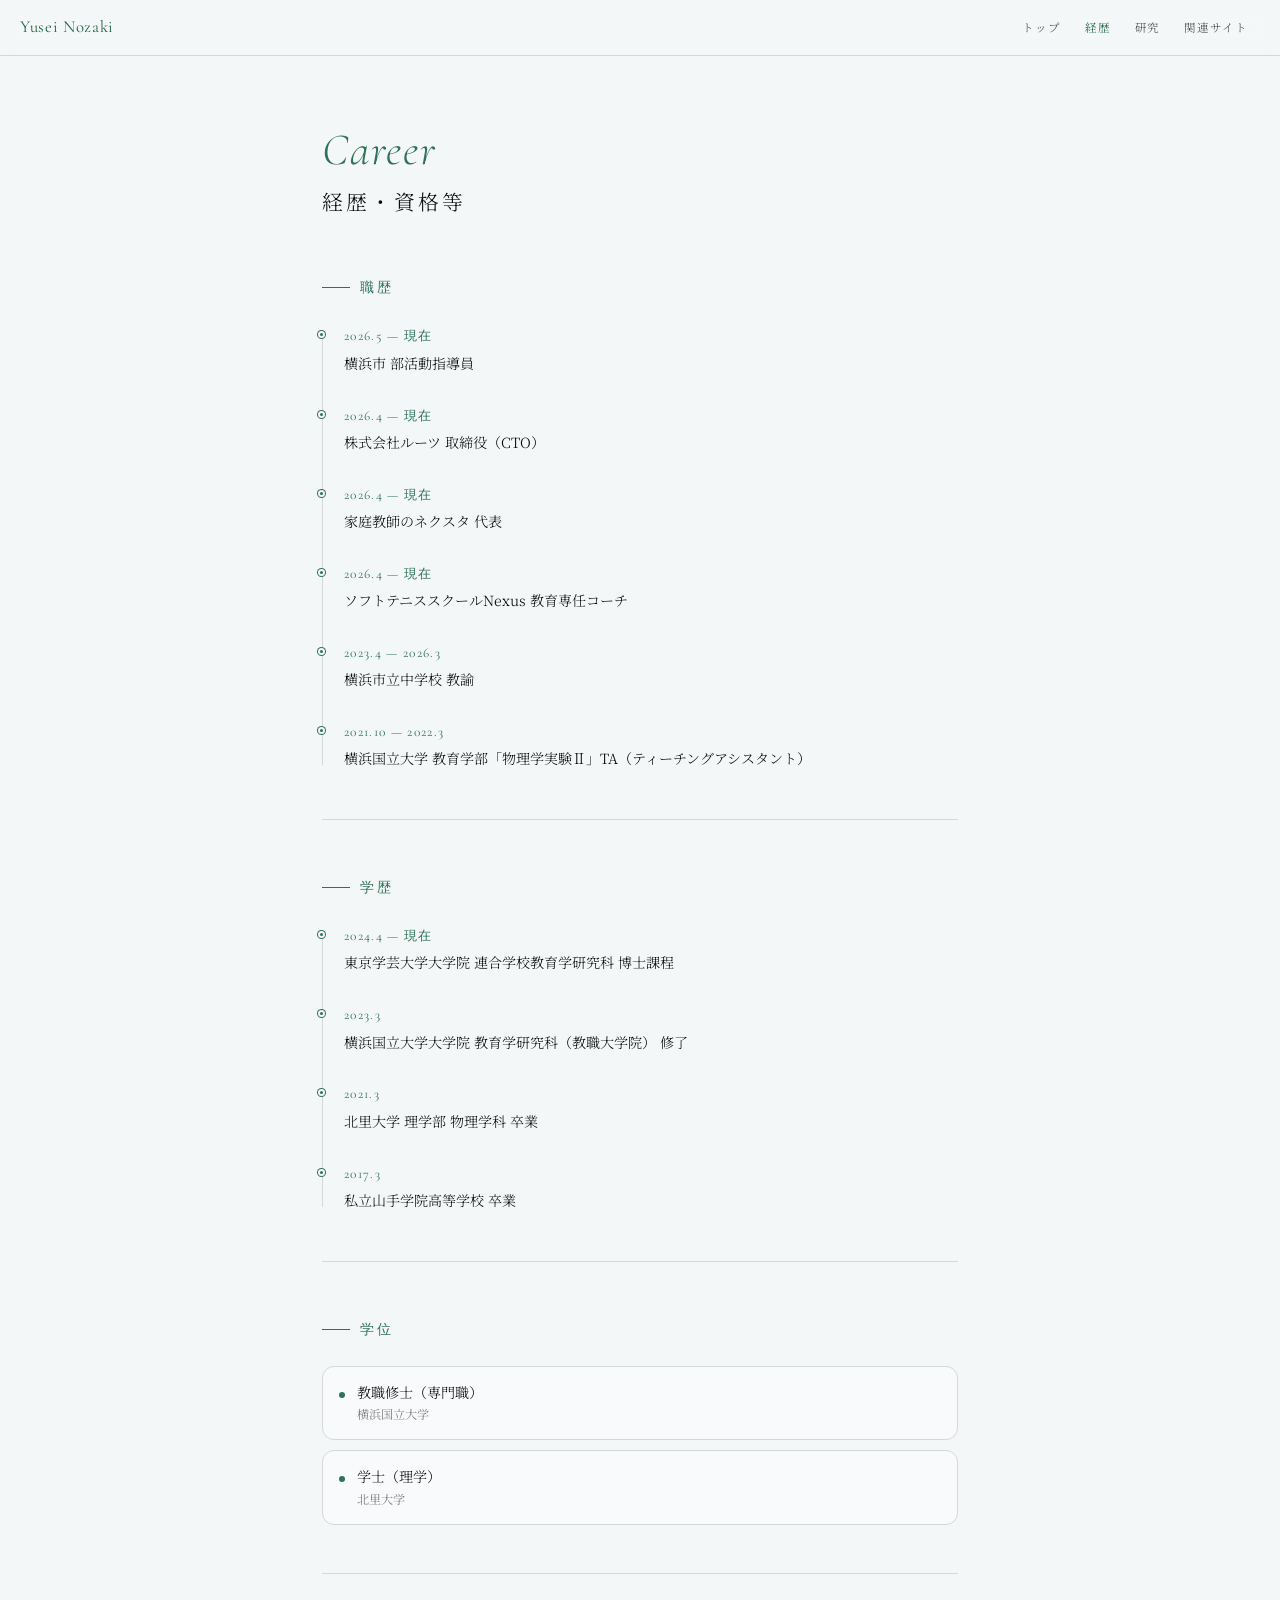
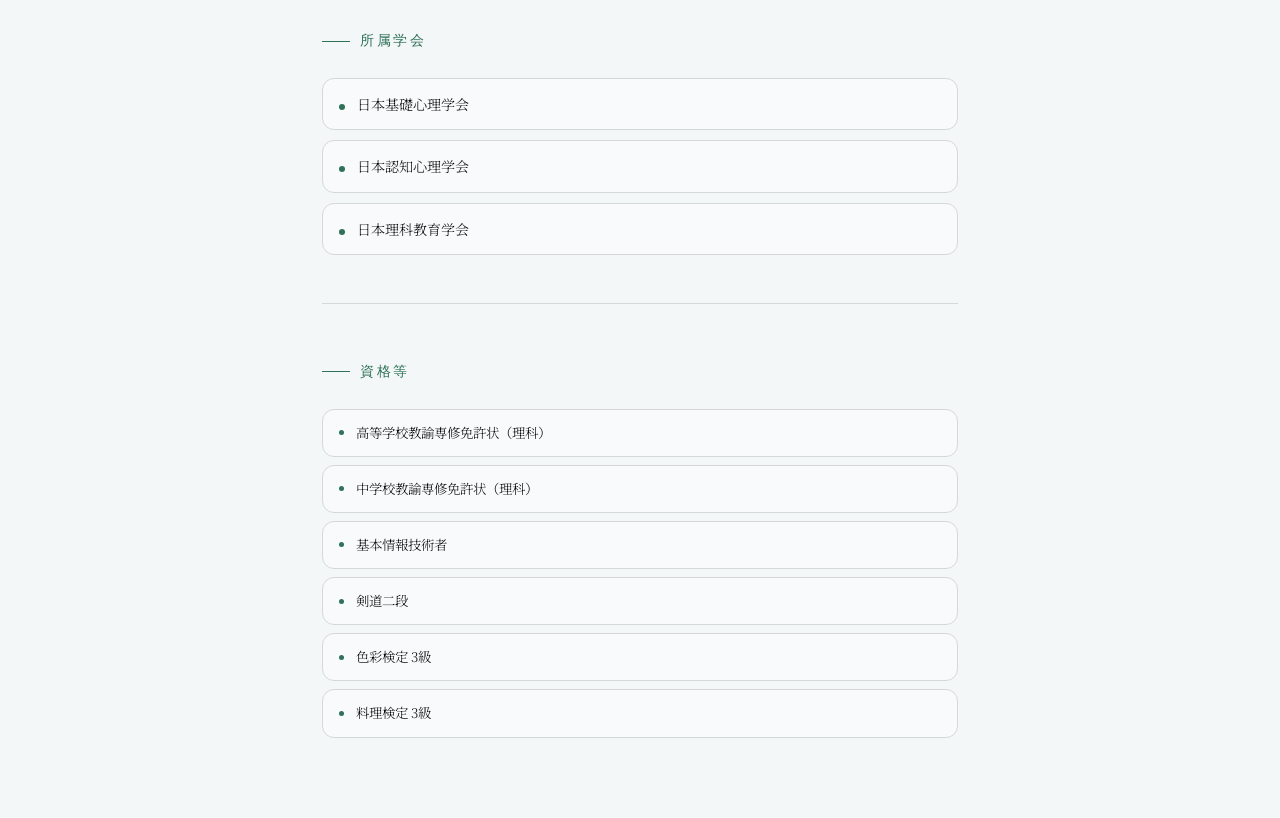
==== career/index.html @ 23a2f840 "サイト名と各ページ表記を統一" ====
<!DOCTYPE html>
<html lang="ja">
<head>
  <meta charset="UTF-8">
  <meta name="viewport" content="width=device-width, initial-scale=1.0">
  <meta name="format-detection" content="address=no, telephone=no">
  <title>経歴 | 野﨑 優晴（Yusei Nozaki）</title>
  <meta name="description" content="野﨑優晴（野崎優晴 / Yusei Nozaki）の経歴・学歴・資格・所属学会。東京学芸大学大学院 博士課程、株式会社ルーツ 取締役CTO。">
  <meta name="keywords" content="野崎優晴, 野﨑優晴, Yusei Nozaki, 経歴, 学歴, 職歴, 東京学芸大学, 横浜国立大学, 北里大学, 株式会社ルーツ, CTO, 認知心理学, 教諭, 資格">
  <meta name="author" content="Yusei Nozaki">
  <meta name="robots" content="index, follow">
  <meta property="og:site_name" content="野﨑 優晴 ホームページ">
  <meta property="og:title" content="経歴 | 野﨑 優晴（Yusei Nozaki）">
  <meta property="og:description" content="野﨑優晴の経歴・学歴・資格・所属学会。東京学芸大学大学院 博士課程、株式会社ルーツ 取締役CTO。">
  <meta property="og:type" content="website">
  <meta property="og:url" content="https://yusei-nozaki.jp/career/">
  <meta property="og:image" content="https://yusei-nozaki.jp/img/IMG_9286.jpeg">
  <meta name="twitter:card" content="summary_large_image">
  <meta name="twitter:title" content="経歴 | 野﨑 優晴（Yusei Nozaki）">
  <meta name="twitter:description" content="野﨑優晴の経歴・学歴・資格・所属学会。東京学芸大学大学院 博士課程、株式会社ルーツ 取締役CTO。">
  <meta name="twitter:image" content="https://yusei-nozaki.jp/img/IMG_9286.jpeg">
  <link rel="canonical" href="https://yusei-nozaki.jp/career/">
  <link rel="icon" href="../img/icon.png">
  <link rel="stylesheet" href="../css/style.css">
</head>
<body>

<nav class="site-nav">
  <a href="/" class="nav-logo">Yusei Nozaki</a>
  <ul class="nav-links">
    <li><a href="/">トップ</a></li>
    <li><a href="/career/" class="active">経歴</a></li>
    <li><a href="/research/">研究</a></li>
    <li><a href="/links/">関連サイト</a></li>
  </ul>
  <button class="nav-hamburger" id="nav-hamburger" aria-label="メニュー">
    <span></span><span></span><span></span>
  </button>
</nav>

<main class="page">

  <div class="page-hero reveal">
    <span class="page-hero-en">Career</span>
    <span class="page-hero-jp">経歴・資格等</span>
  </div>

  <!-- 職歴 -->
  <section class="timeline-section reveal">
    <span class="section-label">職歴</span>
    <div class="timeline">
      <div class="timeline-item">
        <div class="timeline-date">2026.5 — 現在</div>
        <div class="timeline-body">横浜市 部活動指導員</div>
      </div>
      <div class="timeline-item">
        <div class="timeline-date">2026.4 — 現在</div>
        <div class="timeline-body">株式会社ルーツ 取締役（CTO）</div>
      </div>
      <div class="timeline-item">
        <div class="timeline-date">2026.4 — 現在</div>
        <div class="timeline-body">家庭教師のネクスタ 代表</div>
      </div>
      <div class="timeline-item">
        <div class="timeline-date">2026.4 — 現在</div>
        <div class="timeline-body">ソフトテニススクールNexus 教育専任コーチ</div>
      </div>
      <div class="timeline-item">
        <div class="timeline-date">2023.4 — 2026.3</div>
        <div class="timeline-body">横浜市立中学校 教諭</div>
      </div>
      <div class="timeline-item">
        <div class="timeline-date">2021.10 — 2022.3</div>
        <div class="timeline-body">横浜国立大学 教育学部「物理学実験Ⅱ」TA（ティーチングアシスタント）</div>
      </div>
    </div>
  </section>

  <div class="container"><div class="divider"></div></div>

  <!-- 学歴 -->
  <section class="timeline-section reveal">
    <span class="section-label">学歴</span>
    <div class="timeline">
      <div class="timeline-item">
        <div class="timeline-date">2024.4 — 現在</div>
        <div class="timeline-body">東京学芸大学大学院 連合学校教育学研究科 博士課程</div>
      </div>
      <div class="timeline-item">
        <div class="timeline-date">2023.3</div>
        <div class="timeline-body">横浜国立大学大学院 教育学研究科（教職大学院） 修了</div>
      </div>
      <div class="timeline-item">
        <div class="timeline-date">2021.3</div>
        <div class="timeline-body">北里大学 理学部 物理学科 卒業</div>
      </div>
      <div class="timeline-item">
        <div class="timeline-date">2017.3</div>
        <div class="timeline-body">私立山手学院高等学校 卒業</div>
      </div>
    </div>
  </section>

  <div class="container"><div class="divider"></div></div>

  <!-- 学位 -->
  <section class="timeline-section reveal">
    <span class="section-label">学位</span>
    <div class="tag-list">
      <div class="tag-item">
        <div class="tag-dot"></div>
        <div>
          <div class="tag-main">教職修士（専門職）</div>
          <div class="tag-sub">横浜国立大学</div>
        </div>
      </div>
      <div class="tag-item">
        <div class="tag-dot"></div>
        <div>
          <div class="tag-main">学士（理学）</div>
          <div class="tag-sub">北里大学</div>
        </div>
      </div>
    </div>
  </section>

  <div class="container"><div class="divider"></div></div>

  <!-- 所属学会 -->
  <section class="timeline-section reveal">
    <span class="section-label">所属学会</span>
    <div class="tag-list">
      <div class="tag-item">
        <div class="tag-dot"></div>
        <div class="tag-main">日本基礎心理学会</div>
      </div>
      <div class="tag-item">
        <div class="tag-dot"></div>
        <div class="tag-main">日本認知心理学会</div>
      </div>
      <div class="tag-item">
        <div class="tag-dot"></div>
        <div class="tag-main">日本理科教育学会</div>
      </div>
    </div>
  </section>

  <div class="container"><div class="divider"></div></div>

  <!-- 資格 -->
  <section class="timeline-section reveal" style="padding-bottom: 80px;">
    <span class="section-label">資格等</span>
    <div class="qual-list">
      <div class="qual-item">高等学校教諭専修免許状（理科）</div>
      <div class="qual-item">中学校教諭専修免許状（理科）</div>
      <div class="qual-item">基本情報技術者</div>
      <div class="qual-item">剣道二段</div>
      <div class="qual-item">色彩検定 3級</div>
      <div class="qual-item">料理検定 3級</div>
    </div>
  </section>

</main>

<footer class="site-footer">
  © 2026 Yusei Nozaki. All rights reserved.
</footer>

<script src="../js/main.js"></script>

</body>
</html>
---- css/style.css ----
@import url('https://fonts.googleapis.com/css2?family=Cormorant+Garamond:ital,wght@0,300;0,400;0,500;1,300;1,400&family=Noto+Serif+JP:wght@200;300;400;500&display=swap');

/* ── Tokens ── */
:root {
  --bg:        oklch(0.975 0.003 200);
  --bg-card:   oklch(0.985 0.002 200);
  --bg-deep:   oklch(0.925 0.006 200);
  --green:     oklch(0.46  0.09  158);
  --green-mid: oklch(0.50  0.08  165);
  --green-lt:  oklch(0.68  0.055 165);
  --ink:       oklch(0.15  0.005 200);
  --ink-mid:   oklch(0.38  0.006 200);
  --ink-lt:    oklch(0.60  0.005 200);
  --border:    oklch(0.88  0.004 200);
  --radius:    12px;
  --ff-jp:     'Noto Serif JP', serif;
  --ff-en:     'Cormorant Garamond', serif;
  --max-w:     680px;
}

/* ── Reset ── */
*, *::before, *::after { box-sizing: border-box; margin: 0; padding: 0; }
html { font-size: 16px; scroll-behavior: smooth; -webkit-text-size-adjust: 100%; }
body {
  font-family: var(--ff-jp);
  background: var(--bg);
  color: var(--ink);
  line-height: 1.8;
  min-height: 100dvh;
}
img { display: block; max-width: 100%; }
a { color: inherit; text-decoration: none; }

/* ── Nav ── */
.site-nav {
  position: fixed;
  top: 0; left: 0; right: 0;
  z-index: 100;
  display: flex;
  align-items: center;
  justify-content: space-between;
  padding: 0 20px;
  height: 56px;
  background: color-mix(in oklch, var(--bg) 88%, transparent);
  backdrop-filter: blur(12px);
  -webkit-backdrop-filter: blur(12px);
  border-bottom: 1px solid var(--border);
}
.nav-logo {
  font-family: var(--ff-en);
  font-weight: 400;
  font-size: 1.05rem;
  letter-spacing: 0.04em;
  color: var(--green);
  text-decoration: none;
  white-space: nowrap;
}
.nav-links {
  display: flex;
  gap: 0;
  list-style: none;
}
.nav-links a {
  display: block;
  padding: 8px 12px;
  font-size: 0.72rem;
  letter-spacing: 0.08em;
  color: var(--ink-mid);
  font-family: var(--ff-jp);
  font-weight: 300;
  transition: color 0.2s;
}
.nav-links a:hover,
.nav-links a.active { color: var(--green); }
.nav-links a.active { font-weight: 400; }

/* Hamburger button */
.nav-hamburger {
  display: none;
  flex-direction: column;
  gap: 5px;
  cursor: pointer;
  background: none;
  border: none;
  padding: 8px;
}
.nav-hamburger span {
  display: block;
  width: 22px;
  height: 1.5px;
  background: var(--ink-mid);
  border-radius: 2px;
  transition: transform 0.3s, opacity 0.3s;
  transform-origin: center;
}
.nav-hamburger.open span:nth-child(1) { transform: translateY(6.5px) rotate(45deg); }
.nav-hamburger.open span:nth-child(2) { opacity: 0; }
.nav-hamburger.open span:nth-child(3) { transform: translateY(-6.5px) rotate(-45deg); }

/* Mobile nav drawer */
@media (max-width: 520px) {
  .nav-hamburger { display: flex; }
  .nav-links {
    position: fixed;
    top: 56px;
    left: 0; right: 0;
    background: color-mix(in oklch, var(--bg) 96%, transparent);
    backdrop-filter: blur(16px);
    -webkit-backdrop-filter: blur(16px);
    border-bottom: 1px solid var(--border);
    flex-direction: column;
    gap: 0;
    padding: 8px 0 16px;
    transform: translateY(-110%);
    opacity: 0;
    transition: transform 0.3s cubic-bezier(0.4,0,0.2,1), opacity 0.3s;
    pointer-events: none;
  }
  .nav-links.open {
    transform: translateY(0);
    opacity: 1;
    pointer-events: auto;
  }
  .nav-links a {
    padding: 12px 24px;
    font-size: 0.88rem;
    letter-spacing: 0.06em;
  }
}

/* ── Page wrapper ── */
.page {
  padding-top: 56px;
  min-height: 100dvh;
}
.container {
  max-width: var(--max-w);
  margin: 0 auto;
  padding: 0 22px;
}

/* ── Section heading ── */
.section-label {
  display: inline-flex;
  align-items: center;
  gap: 10px;
  font-family: var(--ff-en);
  font-size: 0.88rem;
  letter-spacing: 0.18em;
  text-transform: uppercase;
  color: var(--green-mid);
  margin-bottom: 24px;
}
.section-label::before {
  content: '';
  display: block;
  width: 28px;
  height: 1px;
  background: var(--green-mid);
}
.section-title {
  font-family: var(--ff-jp);
  font-weight: 300;
  font-size: 1.5rem;
  letter-spacing: 0.04em;
  color: var(--ink);
  margin-bottom: 28px;
}

/* ── Divider ── */
.divider {
  width: 100%;
  height: 1px;
  background: var(--border);
  margin: 48px 0;
}

/* ── Footer ── */
.site-footer {
  text-align: center;
  padding: 40px 22px;
  font-size: 0.72rem;
  color: var(--ink-lt);
  letter-spacing: 0.06em;
  border-top: 1px solid var(--border);
  display: none;
}

/* ── Scroll reveal ── */
.reveal {
  opacity: 0;
  transform: translateY(22px);
  transition: opacity 0.7s ease, transform 0.7s ease;
}
.reveal.visible {
  opacity: 1;
  transform: translateY(0);
}

/* ── Hero (index) ── */
.hero {
  max-width: var(--max-w);
  margin: 0 auto;
  padding: 56px 28px 52px;
  display: grid;
  grid-template-columns: 1fr 180px;
  align-items: center;
  gap: 36px;
  opacity: 0;
  animation: pageIn 0.8s ease 0.1s forwards;
}
@keyframes pageIn { to { opacity: 1; } }

.hero-text-col {
  display: flex;
  flex-direction: column;
  gap: 0;
}
.hero-name-en {
  font-family: var(--ff-en);
  font-weight: 300;
  font-style: italic;
  font-size: clamp(1.2rem, 4vw, 1.5rem);
  letter-spacing: 0.22em;
  color: var(--green-mid);
  display: block;
  margin-bottom: 6px;
}
.hero-name-jp {
  font-family: var(--ff-jp);
  font-weight: 400;
  font-size: clamp(2rem, 7vw, 2.6rem);
  letter-spacing: 0.14em;
  color: var(--ink);
  display: block;
  line-height: 1.15;
  margin-bottom: 22px;
}
.hero-divider {
  width: 32px;
  height: 1px;
  background: var(--green-mid);
  margin-bottom: 18px;
}
.hero-titles {
  display: flex;
  flex-direction: column;
  gap: 6px;
}
.hero-title {
  font-size: 12px;
  color: oklch(0.12 0.003 200);
  letter-spacing: 0.04em;
  font-weight: 300;
  line-height: 1.6;
}

/* Photo blob */
.hero-photo-col {
  flex-shrink: 0;
}
.hero-photo-wrap {
  position: relative;
  width: 100%;
  aspect-ratio: 5 / 6;
}
.hero-photo-wrap::before {
  content: '';
  position: absolute;
  inset: -6px;
  background: var(--bg-deep);
  border-radius: 30% 70% 55% 45% / 55% 35% 65% 45%;
  z-index: 0;
}
.hero-photo {
  position: relative;
  z-index: 1;
  width: 100%;
  height: 100%;
  object-fit: cover;
  object-position: center 10%;
  border-radius: 28% 72% 52% 48% / 52% 32% 68% 48%;
  display: block;
}

@media (max-width: 500px) {
  .hero {
    grid-template-columns: 1fr;
    grid-template-rows: auto auto;
    text-align: left;
    padding: 44px 24px 40px;
    gap: 28px;
  }
  .hero-text-col { order: 2; }
  .hero-photo-col { order: 1; }
  .hero-photo-wrap {
    width: clamp(110px, 38vw, 160px);
    height: clamp(124px, 43vw, 180px);
  }
}

/* ── Bio (index) ── */
.bio-section {
  max-width: var(--max-w);
  margin: 0 auto;
  padding: 0 22px;
  opacity: 0;
  animation: pageIn 0.8s ease 0.5s forwards;
}
.bio-text {
  font-size: 0.92rem;
  color: var(--ink);
  line-height: 2;
  font-weight: 300;
  text-align-last: left;
}
.bio-cta {
  display: inline-flex;
  align-items: center;
  gap: 10px;
  margin-top: 28px;
  padding: 13px 28px;
  background: var(--green);
  color: #fff;
  border-radius: 40px;
  font-size: 0.8rem;
  letter-spacing: 0.06em;
  font-family: var(--ff-jp);
  font-weight: 300;
  transition: background 0.2s, transform 0.2s;
}
.bio-cta:hover {
  background: oklch(0.38 0.13 148);
  transform: translateY(-1px);
}
.bio-cta-arrow {
  font-size: 0.85rem;
  transition: transform 0.2s;
}
.bio-cta:hover .bio-cta-arrow { transform: translateX(3px); }

/* ── Hobbies (index) ── */
.hobbies-section {
  max-width: var(--max-w);
  margin: 0 auto;
  padding: 0 22px;
}
.hobby-chips {
  display: flex;
  flex-wrap: wrap;
  gap: 8px;
}
.hobby-chip {
  display: inline-block;
  padding: 7px 16px;
  background: var(--bg-deep);
  border: 1px solid var(--border);
  border-radius: 40px;
  font-size: 0.78rem;
  color: var(--ink-mid);
  font-weight: 300;
  letter-spacing: 0.04em;
}

/* ── Contact (index) ── */
.contact-section {
  max-width: var(--max-w);
  margin: 0 auto;
  padding: 0 22px 80px;
}
.contact-email-wrap {
  display: flex;
  align-items: center;
  gap: 12px;
  padding: 18px 20px;
  background: var(--bg-card);
  border: 1px solid var(--border);
  border-radius: var(--radius);
  margin-bottom: 18px;
}
.contact-email-icon {
  width: 36px;
  height: 36px;
  flex-shrink: 0;
  background: var(--bg-deep);
  border-radius: 50%;
  display: flex;
  align-items: center;
  justify-content: center;
}
.contact-email-icon svg { width: 16px; height: 16px; }
#email-display {
  font-family: monospace;
  font-size: 0.82rem;
  color: var(--green);
  letter-spacing: 0.03em;
}
.contact-note {
  font-size: 0.8rem;
  color: oklch(0.12 0.003 200);
  line-height: 1.9;
  font-weight: 300;
}
.inline-link-card {
  display: flex;
  align-items: center;
  gap: 12px;
  padding: 14px 18px;
  background: var(--bg-card);
  border: 1px solid var(--border);
  border-radius: var(--radius);
  text-decoration: none;
  transition: border-color 0.2s, transform 0.2s;
}
.inline-link-card:hover {
  border-color: var(--green-mid);
  transform: translateY(-1px);
}
.inline-link-name {
  font-size: 0.88rem;
  color: var(--ink);
  font-weight: 300;
}
.inline-link-url {
  font-size: 0.72rem;
  color: var(--ink-lt);
  font-family: monospace;
  margin-left: auto;
}
.inline-link-arrow {
  color: var(--green-mid);
  font-size: 0.9rem;
  transition: transform 0.2s;
}
.inline-link-card:hover .inline-link-arrow { transform: translateX(3px); }

/* ── Page hero (career / research / links) ── */
.page-hero {
  padding: 72px 22px 48px;
  max-width: var(--max-w);
  margin: 0 auto;
}
.page-hero-en {
  font-family: var(--ff-en);
  font-weight: 300;
  font-style: italic;
  font-size: 2.8rem;
  color: var(--green-mid);
  letter-spacing: 0.04em;
  line-height: 1;
  display: block;
}
.page-hero-jp {
  font-family: var(--ff-jp);
  font-weight: 300;
  font-size: 1.3rem;
  letter-spacing: 0.14em;
  color: var(--ink);
  display: block;
  margin-top: 10px;
}

/* ── Timeline (career) ── */
.timeline-section {
  max-width: var(--max-w);
  margin: 0 auto;
  padding: 0 22px;
}
.timeline {
  position: relative;
  padding-left: 22px;
}
.timeline::before {
  content: '';
  position: absolute;
  left: 0;
  top: 6px;
  bottom: 6px;
  width: 1px;
  background: var(--border);
}
.timeline-item {
  position: relative;
  padding-bottom: 28px;
}
.timeline-item::before {
  content: '';
  position: absolute;
  left: -26px;
  top: 7px;
  width: 7px;
  height: 7px;
  border-radius: 50%;
  background: var(--green-mid);
  border: 2px solid var(--bg);
  box-shadow: 0 0 0 1px var(--green-mid);
}
.timeline-item:last-child { padding-bottom: 0; }
.timeline-date {
  font-family: var(--ff-en);
  font-size: 0.84rem;
  letter-spacing: 0.1em;
  color: var(--green-mid);
  font-weight: 400;
  margin-bottom: 3px;
}
.timeline-body {
  font-size: 0.88rem;
  color: var(--ink);
  font-weight: 300;
  line-height: 1.7;
}
.timeline-sub {
  font-size: 0.88rem;
  color: var(--ink-mid);
}

/* ── Tag list (career) ── */
.tag-list {
  display: flex;
  flex-direction: column;
  gap: 10px;
}
.tag-item {
  display: flex;
  align-items: baseline;
  gap: 12px;
  padding: 14px 16px;
  background: var(--bg-card);
  border: 1px solid var(--border);
  border-radius: var(--radius);
}
.tag-dot {
  width: 6px;
  height: 6px;
  border-radius: 50%;
  background: var(--green-mid);
  flex-shrink: 0;
  margin-top: 7px;
}
.tag-main {
  font-size: 0.88rem;
  color: var(--ink);
  font-weight: 300;
  line-height: 1.6;
}
.tag-sub {
  font-size: 0.76rem;
  color: var(--ink-lt);
}

/* ── Qual list (career) ── */
.qual-list {
  display: flex;
  flex-direction: column;
  gap: 8px;
}
.qual-item {
  display: flex;
  align-items: center;
  gap: 12px;
  padding: 11px 16px;
  background: var(--bg-card);
  border: 1px solid var(--border);
  border-radius: var(--radius);
  font-size: 0.84rem;
  font-weight: 300;
  color: var(--ink);
}
.qual-item::before {
  content: '';
  width: 5px;
  height: 5px;
  border-radius: 50%;
  background: var(--green-mid);
  flex-shrink: 0;
}

/* ── Research ── */
.research-section {
  max-width: var(--max-w);
  margin: 0 auto;
  padding: 0 22px;
}
.research-theme {
  font-family: var(--ff-jp);
  font-weight: 400;
  font-size: 1.15rem;
  letter-spacing: 0.1em;
  color: var(--green);
  margin-bottom: 24px;
  padding-bottom: 16px;
  border-bottom: 1px solid var(--border);
}
.research-body p {
  font-size: 0.9rem;
  color: var(--ink);
  font-weight: 300;
  line-height: 2.1;
  margin-bottom: 22px;
  text-align: justify;
  text-align-last: left;
}
.research-body p:last-child { margin-bottom: 0; }

/* Illustration */
.illust-wrap {
  margin: 36px auto 28px;
  display: flex;
  justify-content: center;
}
.illust-img {
  width: 62%;
  max-width: 240px;
  mix-blend-mode: multiply;
  border-radius: 0;
  box-shadow: none;
}

/* Pull quote */
.pull-quote {
  margin: 36px 0;
  padding: 22px 20px 22px 28px;
  border-left: 2px solid var(--green-mid);
  background: var(--bg-card);
  border-radius: 0 var(--radius) var(--radius) 0;
}
.pull-quote p {
  font-family: var(--ff-jp);
  font-size: 0.88rem;
  font-weight: 300;
  color: var(--ink);
  line-height: 2;
  margin: 0 !important;
}

/* Papers & presentations */
.pub-list {
  display: flex;
  flex-direction: column;
  gap: 12px;
}
.pub-item {
  padding: 18px 18px;
  background: var(--bg-card);
  border: 1px solid var(--border);
  border-radius: var(--radius);
}
.pub-meta {
  font-family: var(--ff-en);
  font-size: 0.68rem;
  letter-spacing: 0.12em;
  color: var(--green-mid);
  text-transform: uppercase;
  margin-bottom: 6px;
}
.pub-title {
  font-size: 0.86rem;
  color: var(--ink);
  font-weight: 300;
  line-height: 1.75;
}
.pub-journal {
  margin-top: 6px;
  font-size: 0.76rem;
  color: var(--ink-lt);
  font-style: italic;
}

/* Thesis */
.thesis-list {
  display: flex;
  flex-direction: column;
  gap: 10px;
}
.thesis-item {
  padding: 16px 18px;
  background: var(--bg-card);
  border: 1px solid var(--border);
  border-radius: var(--radius);
  font-size: 0.86rem;
  color: var(--ink);
  font-weight: 300;
  line-height: 1.75;
}
.thesis-label {
  display: inline-block;
  font-size: 0.68rem;
  letter-spacing: 0.1em;
  text-transform: uppercase;
  color: var(--green-mid);
  font-family: var(--ff-en);
  margin-bottom: 5px;
}

/* ── Links ── */
.links-section {
  max-width: var(--max-w);
  margin: 0 auto;
  padding: 0 22px 80px;
}
.link-card {
  display: flex;
  align-items: center;
  gap: 18px;
  padding: 20px 20px;
  background: var(--bg-card);
  border: 1px solid var(--border);
  border-radius: var(--radius);
  margin-bottom: 12px;
  text-decoration: none;
  transition: border-color 0.2s, box-shadow 0.2s, transform 0.2s;
  cursor: pointer;
}
.link-card:hover {
  border-color: var(--green-mid);
  box-shadow: 0 4px 20px oklch(0.44 0.12 148 / 0.1);
  transform: translateY(-2px);
}
.link-icon {
  width: 44px;
  height: 44px;
  flex-shrink: 0;
  background: var(--bg-deep);
  border-radius: 10px;
  display: flex;
  align-items: center;
  justify-content: center;
}
.link-icon svg { width: 20px; height: 20px; }
.link-info { flex: 1; min-width: 0; }
.link-name {
  font-size: 0.9rem;
  font-weight: 400;
  color: var(--ink);
  letter-spacing: 0.03em;
  margin-bottom: 3px;
}
.link-url {
  font-size: 0.72rem;
  color: var(--ink-lt);
  font-family: monospace;
  white-space: nowrap;
  overflow: hidden;
  text-overflow: ellipsis;
}
.link-arrow {
  color: var(--green-mid);
  font-size: 1rem;
  opacity: 0.6;
  transition: opacity 0.2s, transform 0.2s;
}
.link-card:hover .link-arrow {
  opacity: 1;
  transform: translateX(3px);
}
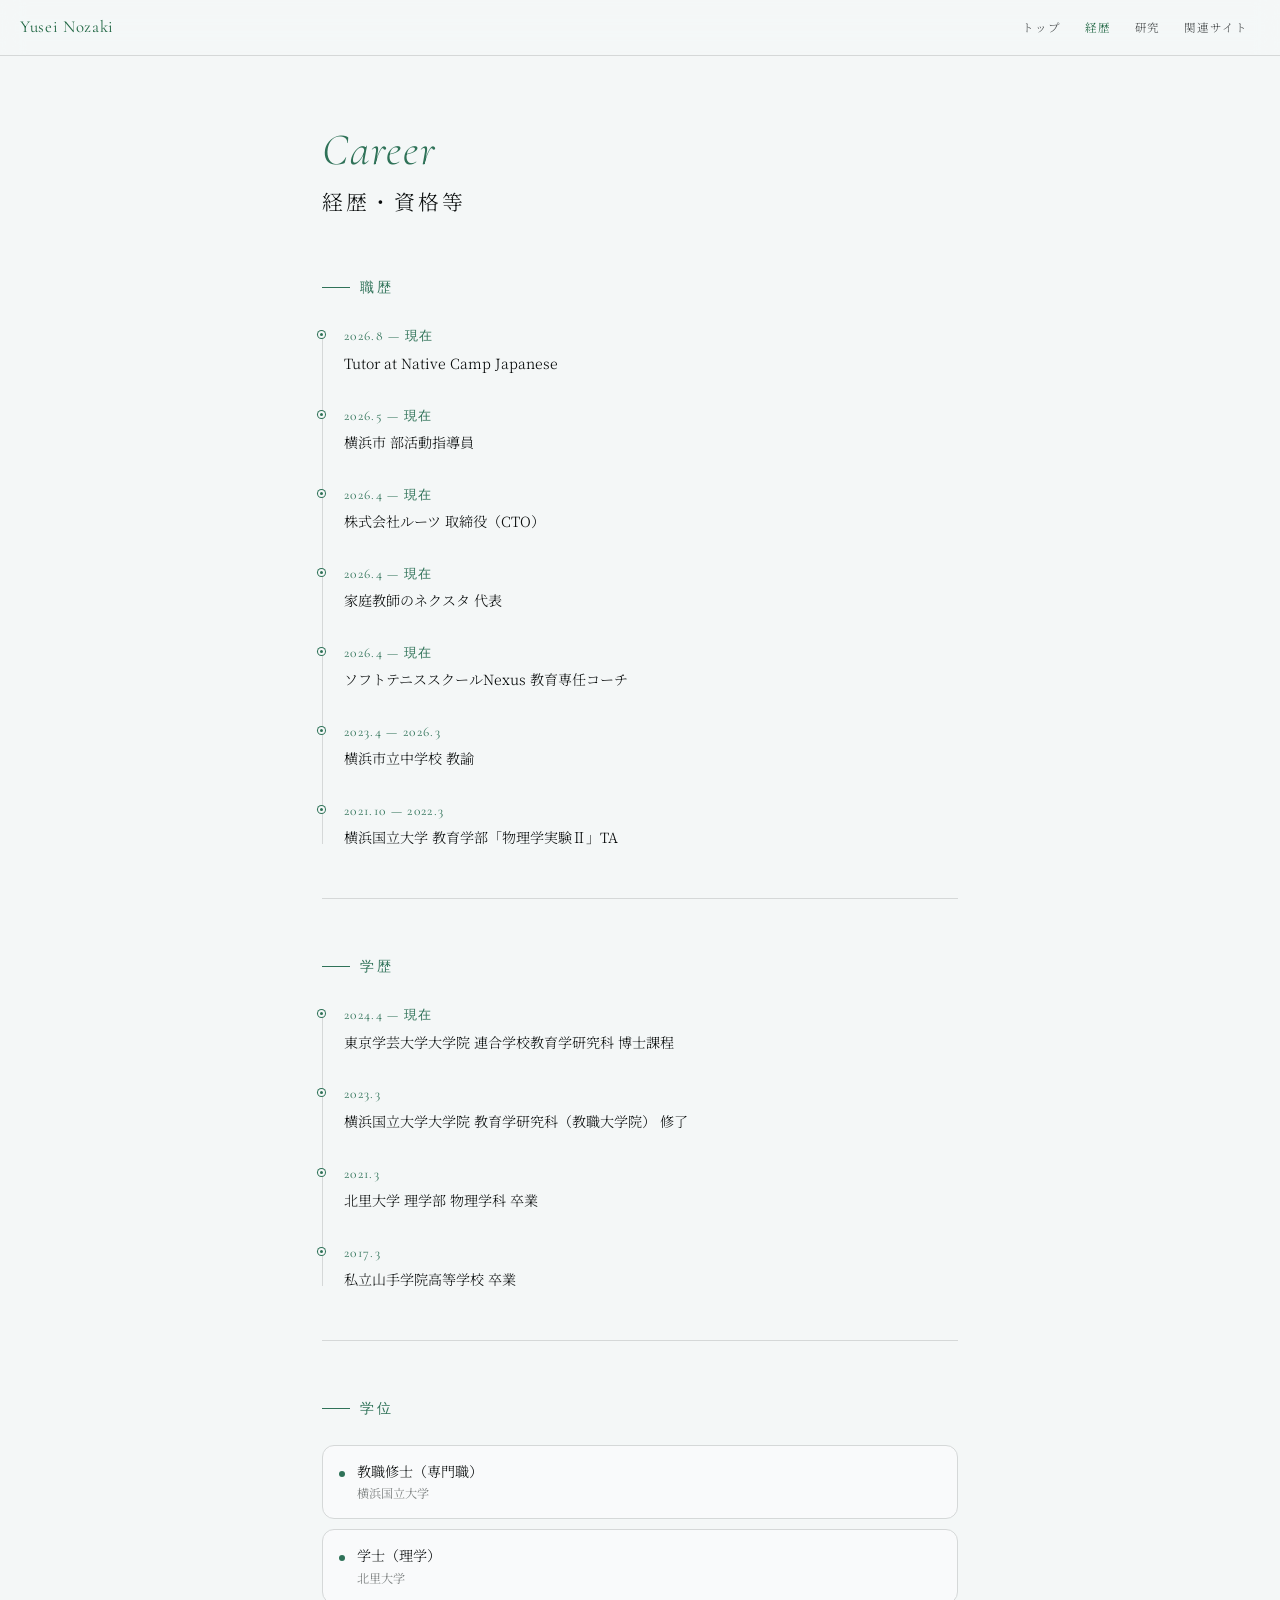
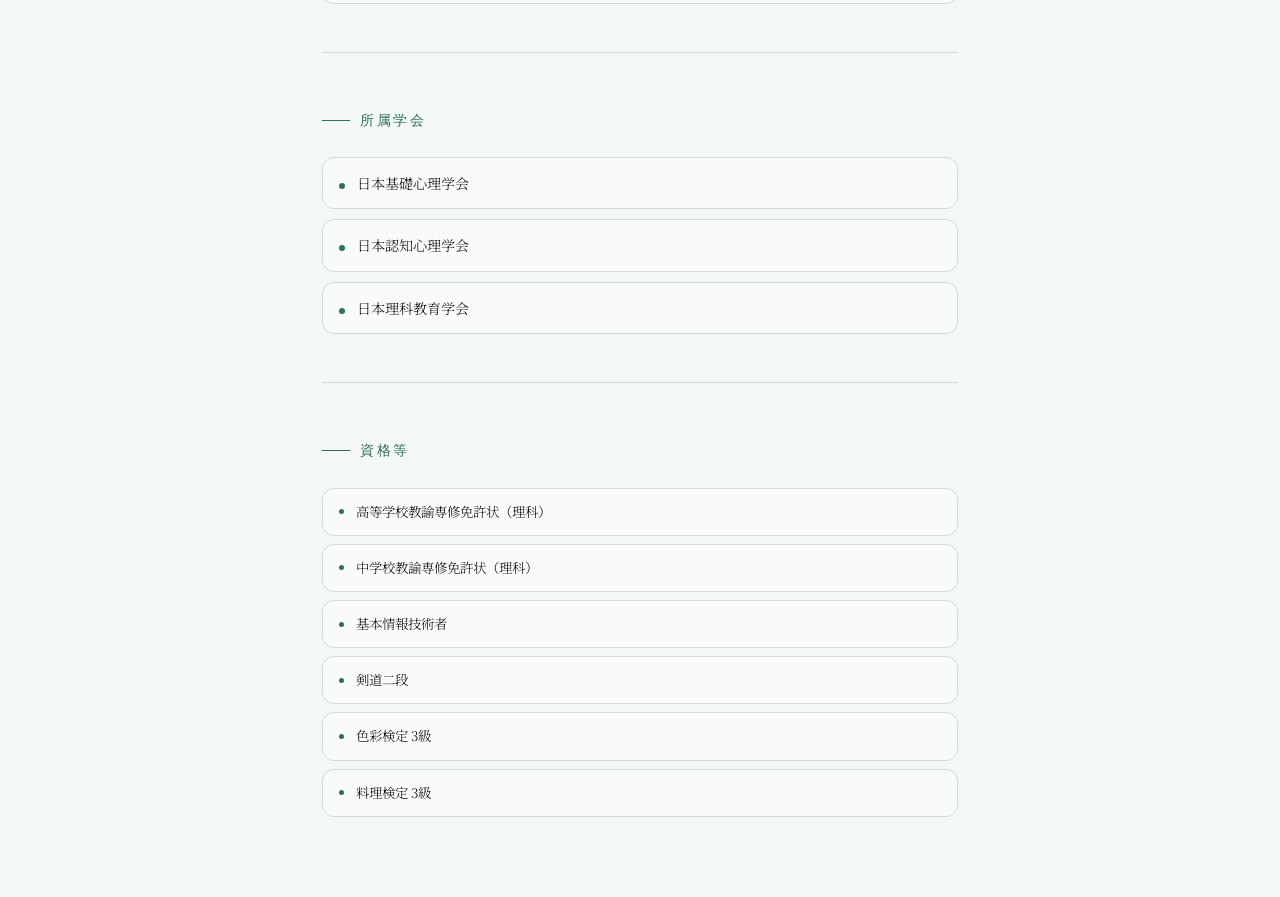
==== commit d8a4b0c1: "経歴と自己紹介を更新し狭い画面の表示を調整" ====
--- a/career/index.html
+++ b/career/index.html
@@ -50,6 +50,10 @@
     <span class="section-label">職歴</span>
     <div class="timeline">
       <div class="timeline-item">
+        <div class="timeline-date">2026.8 — 現在</div>
+        <div class="timeline-body">Tutor at Native Camp Japanese</div>
+      </div>
+      <div class="timeline-item">
         <div class="timeline-date">2026.5 — 現在</div>
         <div class="timeline-body">横浜市 部活動指導員</div>
       </div>
@@ -71,7 +75,7 @@
       </div>
       <div class="timeline-item">
         <div class="timeline-date">2021.10 — 2022.3</div>
-        <div class="timeline-body">横浜国立大学 教育学部「物理学実験Ⅱ」TA（ティーチングアシスタント）</div>
+        <div class="timeline-body">横浜国立大学 教育学部「物理学実験Ⅱ」TA</div>
       </div>
     </div>
   </section>
--- a/css/style.css
+++ b/css/style.css
@@ -422,6 +422,8 @@
   font-weight: 300;
 }
 .inline-link-url {
+  min-width: 0;
+  overflow-wrap: anywhere;
   font-size: 0.72rem;
   color: var(--ink-lt);
   font-family: monospace;
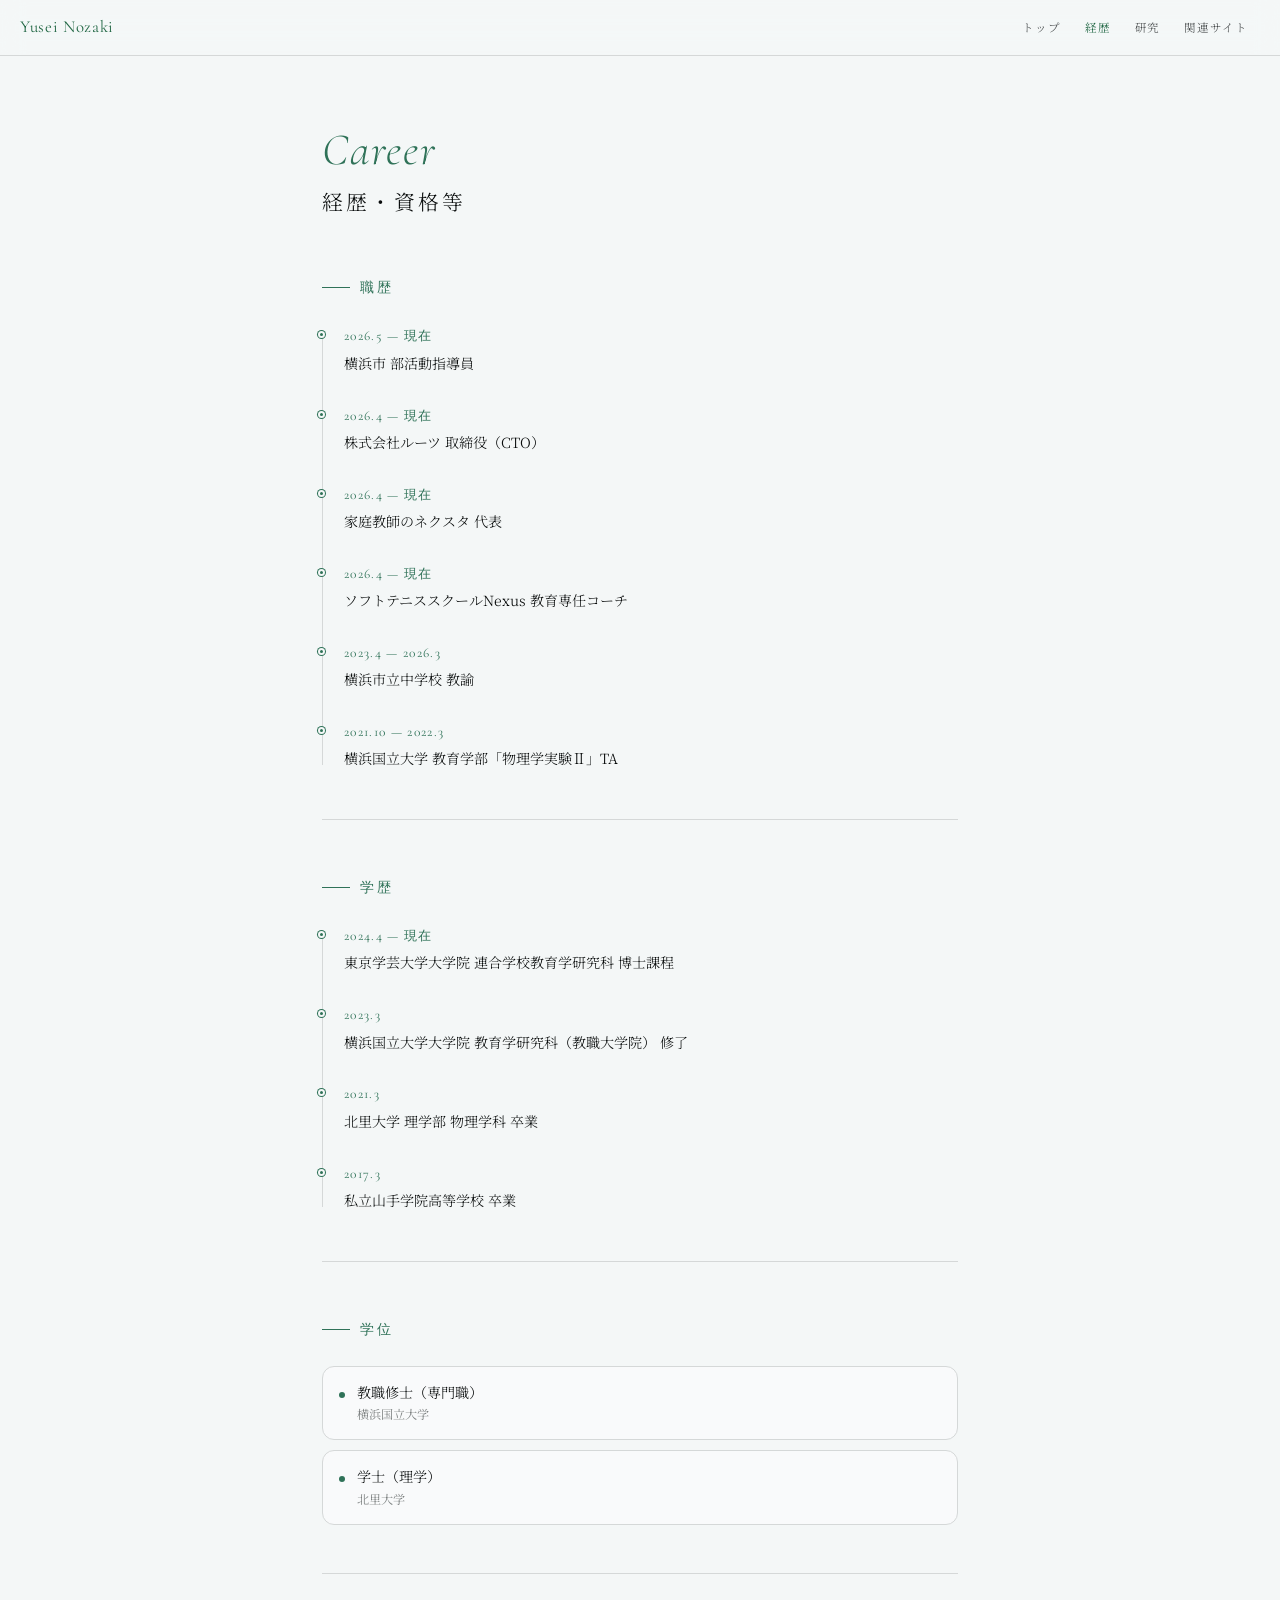
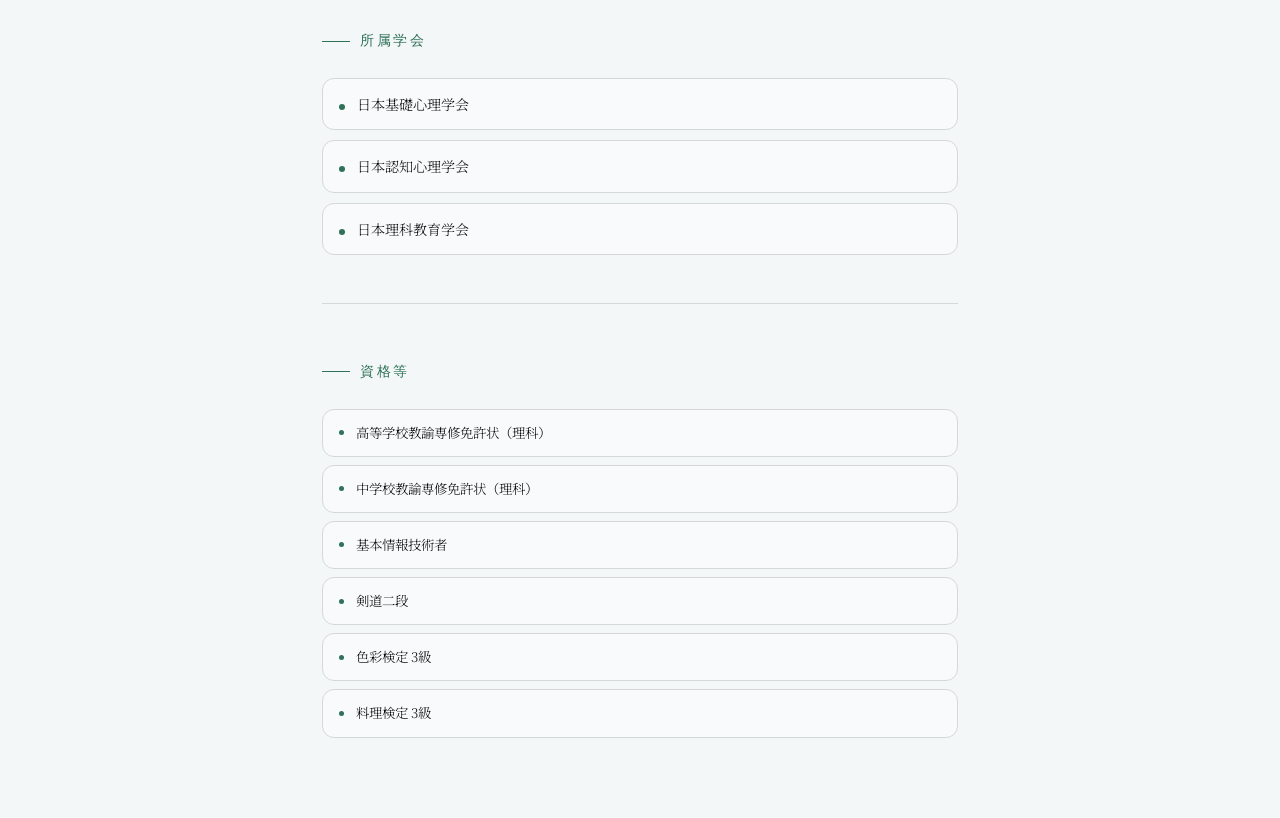
==== commit c7b99d58: "delete native camp" ====
--- a/career/index.html
+++ b/career/index.html
@@ -21,38 +21,37 @@
   <meta name="twitter:image" content="https://yusei-nozaki.jp/img/IMG_9286.jpeg">
   <link rel="canonical" href="https://yusei-nozaki.jp/career/">
   <link rel="icon" href="../img/icon.png">
+  <link rel="stylesheet" href="https://cdn.jsdelivr.net/npm/bootstrap@5.3.8/dist/css/bootstrap.min.css" integrity="sha384-sRIl4kxILFvY47J16cr9ZwB07vP4J8+LH7qKQnuqkuIAvNWLzeN8tE5YBujZqJLB" crossorigin="anonymous">
   <link rel="stylesheet" href="../css/style.css">
 </head>
 <body>
 
-<nav class="site-nav">
-  <a href="/" class="nav-logo">Yusei Nozaki</a>
-  <ul class="nav-links">
-    <li><a href="/">トップ</a></li>
-    <li><a href="/career/" class="active">経歴</a></li>
-    <li><a href="/research/">研究</a></li>
-    <li><a href="/links/">関連サイト</a></li>
-  </ul>
-  <button class="nav-hamburger" id="nav-hamburger" aria-label="メニュー">
-    <span></span><span></span><span></span>
+<nav class="navbar fixed-top site-nav" aria-label="メインナビゲーション">
+  <a href="/" class="navbar-brand nav-logo">Yusei Nozaki</a>
+  <button class="navbar-toggler nav-hamburger collapsed" id="nav-hamburger" type="button" data-bs-toggle="collapse" data-bs-target="#nav-menu" aria-controls="nav-menu" aria-expanded="false" aria-label="メニュー">
+    <span aria-hidden="true"></span><span aria-hidden="true"></span><span aria-hidden="true"></span>
   </button>
+  <div class="collapse navbar-collapse nav-menu" id="nav-menu">
+    <ul class="navbar-nav nav-links">
+      <li class="nav-item"><a href="/" class="nav-link">トップ</a></li>
+      <li class="nav-item"><a href="/career/" class="nav-link active" aria-current="page">経歴</a></li>
+      <li class="nav-item"><a href="/research/" class="nav-link">研究</a></li>
+      <li class="nav-item"><a href="/links/" class="nav-link">関連サイト</a></li>
+    </ul>
+  </div>
 </nav>
 
 <main class="page">
 
-  <div class="page-hero reveal">
+  <div class="container page-hero reveal">
     <span class="page-hero-en">Career</span>
     <span class="page-hero-jp">経歴・資格等</span>
   </div>
 
   <!-- 職歴 -->
-  <section class="timeline-section reveal">
+  <section class="container timeline-section reveal">
     <span class="section-label">職歴</span>
     <div class="timeline">
-      <div class="timeline-item">
-        <div class="timeline-date">2026.8 — 現在</div>
-        <div class="timeline-body">Tutor at Native Camp Japanese</div>
-      </div>
       <div class="timeline-item">
         <div class="timeline-date">2026.5 — 現在</div>
         <div class="timeline-body">横浜市 部活動指導員</div>
@@ -83,7 +82,7 @@
   <div class="container"><div class="divider"></div></div>
 
   <!-- 学歴 -->
-  <section class="timeline-section reveal">
+  <section class="container timeline-section reveal">
     <span class="section-label">学歴</span>
     <div class="timeline">
       <div class="timeline-item">
@@ -108,17 +107,17 @@
   <div class="container"><div class="divider"></div></div>
 
   <!-- 学位 -->
-  <section class="timeline-section reveal">
+  <section class="container timeline-section reveal">
     <span class="section-label">学位</span>
-    <div class="tag-list">
-      <div class="tag-item">
+    <div class="tag-list d-flex flex-column">
+      <div class="card flex-row align-items-baseline tag-item">
         <div class="tag-dot"></div>
         <div>
           <div class="tag-main">教職修士（専門職）</div>
           <div class="tag-sub">横浜国立大学</div>
         </div>
       </div>
-      <div class="tag-item">
+      <div class="card flex-row align-items-baseline tag-item">
         <div class="tag-dot"></div>
         <div>
           <div class="tag-main">学士（理学）</div>
@@ -131,18 +130,18 @@
   <div class="container"><div class="divider"></div></div>
 
   <!-- 所属学会 -->
-  <section class="timeline-section reveal">
+  <section class="container timeline-section reveal">
     <span class="section-label">所属学会</span>
-    <div class="tag-list">
-      <div class="tag-item">
+    <div class="tag-list d-flex flex-column">
+      <div class="card flex-row align-items-baseline tag-item">
         <div class="tag-dot"></div>
         <div class="tag-main">日本基礎心理学会</div>
       </div>
-      <div class="tag-item">
+      <div class="card flex-row align-items-baseline tag-item">
         <div class="tag-dot"></div>
         <div class="tag-main">日本認知心理学会</div>
       </div>
-      <div class="tag-item">
+      <div class="card flex-row align-items-baseline tag-item">
         <div class="tag-dot"></div>
         <div class="tag-main">日本理科教育学会</div>
       </div>
@@ -152,15 +151,15 @@
   <div class="container"><div class="divider"></div></div>
 
   <!-- 資格 -->
-  <section class="timeline-section reveal" style="padding-bottom: 80px;">
+  <section class="container timeline-section reveal section-end">
     <span class="section-label">資格等</span>
-    <div class="qual-list">
-      <div class="qual-item">高等学校教諭専修免許状（理科）</div>
-      <div class="qual-item">中学校教諭専修免許状（理科）</div>
-      <div class="qual-item">基本情報技術者</div>
-      <div class="qual-item">剣道二段</div>
-      <div class="qual-item">色彩検定 3級</div>
-      <div class="qual-item">料理検定 3級</div>
+    <div class="qual-list d-flex flex-column gap-2">
+      <div class="card flex-row align-items-center qual-item">高等学校教諭専修免許状（理科）</div>
+      <div class="card flex-row align-items-center qual-item">中学校教諭専修免許状（理科）</div>
+      <div class="card flex-row align-items-center qual-item">基本情報技術者</div>
+      <div class="card flex-row align-items-center qual-item">剣道二段</div>
+      <div class="card flex-row align-items-center qual-item">色彩検定 3級</div>
+      <div class="card flex-row align-items-center qual-item">料理検定 3級</div>
     </div>
   </section>
 
@@ -170,6 +169,7 @@
   © 2026 Yusei Nozaki. All rights reserved.
 </footer>
 
+<script src="https://cdn.jsdelivr.net/npm/bootstrap@5.3.8/dist/js/bootstrap.bundle.min.js" integrity="sha384-FKyoEForCGlyvwx9Hj09JcYn3nv7wiPVlz7YYwJrWVcXK/BmnVDxM+D2scQbITxI" crossorigin="anonymous"></script>
 <script src="../js/main.js"></script>
 
 </body>
--- a/css/style.css
+++ b/css/style.css
@@ -16,29 +16,40 @@
   --ff-jp:     'Noto Serif JP', serif;
   --ff-en:     'Cormorant Garamond', serif;
   --max-w:     680px;
-}
-
-/* ── Reset ── */
-*, *::before, *::after { box-sizing: border-box; margin: 0; padding: 0; }
-html { font-size: 16px; scroll-behavior: smooth; -webkit-text-size-adjust: 100%; }
-body {
-  font-family: var(--ff-jp);
-  background: var(--bg);
-  color: var(--ink);
-  line-height: 1.8;
-  min-height: 100dvh;
-}
+
+  /* Bootstrap theme: keep the original typography and palette. */
+  --bs-body-font-family: var(--ff-jp);
+  --bs-body-font-size: 1rem;
+  --bs-body-font-weight: 400;
+  --bs-body-line-height: 1.8;
+  --bs-body-color: var(--ink);
+  --bs-body-bg: var(--bg);
+  --bs-border-color: var(--border);
+  --bs-border-radius: var(--radius);
+  --bs-link-color: var(--green);
+  --bs-link-hover-color: var(--green-mid);
+}
+
+/* ── Bootstrap base and shared components ── */
+html { font-size: 16px; scroll-behavior: smooth; }
+body { min-height: 100dvh; }
+p { margin: 0; }
 img { display: block; max-width: 100%; }
 a { color: inherit; text-decoration: none; }
+.card {
+  --bs-card-bg: var(--bg-card);
+  --bs-card-border-color: var(--border);
+  --bs-card-border-radius: var(--radius);
+  --bs-card-color: var(--ink);
+}
 
 /* ── Nav ── */
 .site-nav {
-  position: fixed;
-  top: 0; left: 0; right: 0;
+  --bs-navbar-active-color: var(--green);
+  --bs-navbar-brand-color: var(--green);
+  --bs-navbar-brand-hover-color: var(--green);
   z-index: 100;
-  display: flex;
-  align-items: center;
-  justify-content: space-between;
+  flex-wrap: nowrap;
   padding: 0 20px;
   height: 56px;
   background: color-mix(in oklch, var(--bg) 88%, transparent);
@@ -47,6 +58,8 @@
   border-bottom: 1px solid var(--border);
 }
 .nav-logo {
+  margin: 0;
+  padding: 0;
   font-family: var(--ff-en);
   font-weight: 400;
   font-size: 1.05rem;
@@ -56,11 +69,10 @@
   white-space: nowrap;
 }
 .nav-links {
-  display: flex;
-  gap: 0;
-  list-style: none;
-}
-.nav-links a {
+  margin: 0;
+  padding: 0;
+}
+.nav-links .nav-link {
   display: block;
   padding: 8px 12px;
   font-size: 0.72rem;
@@ -83,7 +95,13 @@
   background: none;
   border: none;
   padding: 8px;
-}
+  border-radius: 0;
+}
+.nav-hamburger:focus-visible {
+  outline: 2px solid var(--green);
+  outline-offset: 3px;
+}
+.nav-hamburger:focus { box-shadow: none; }
 .nav-hamburger span {
   display: block;
   width: 22px;
@@ -93,14 +111,18 @@
   transition: transform 0.3s, opacity 0.3s;
   transform-origin: center;
 }
-.nav-hamburger.open span:nth-child(1) { transform: translateY(6.5px) rotate(45deg); }
-.nav-hamburger.open span:nth-child(2) { opacity: 0; }
-.nav-hamburger.open span:nth-child(3) { transform: translateY(-6.5px) rotate(-45deg); }
-
-/* Mobile nav drawer */
+.nav-hamburger[aria-expanded="true"] span:nth-child(1) { transform: translateY(6.5px) rotate(45deg); }
+.nav-hamburger[aria-expanded="true"] span:nth-child(2) { opacity: 0; }
+.nav-hamburger[aria-expanded="true"] span:nth-child(3) { transform: translateY(-6.5px) rotate(-45deg); }
+
+/* Preserve the original 520px menu breakpoint with Bootstrap Collapse. */
+@media (min-width: 520.02px) {
+  .site-nav .nav-menu { display: flex !important; flex-basis: auto; flex-grow: 0; }
+  .site-nav .navbar-nav { flex-direction: row; }
+}
 @media (max-width: 520px) {
   .nav-hamburger { display: flex; }
-  .nav-links {
+  .nav-menu {
     position: fixed;
     top: 56px;
     left: 0; right: 0;
@@ -108,20 +130,9 @@
     backdrop-filter: blur(16px);
     -webkit-backdrop-filter: blur(16px);
     border-bottom: 1px solid var(--border);
-    flex-direction: column;
-    gap: 0;
-    padding: 8px 0 16px;
-    transform: translateY(-110%);
-    opacity: 0;
-    transition: transform 0.3s cubic-bezier(0.4,0,0.2,1), opacity 0.3s;
-    pointer-events: none;
   }
-  .nav-links.open {
-    transform: translateY(0);
-    opacity: 1;
-    pointer-events: auto;
-  }
-  .nav-links a {
+  .nav-links { padding: 8px 0 16px; }
+  .nav-links .nav-link {
     padding: 12px 24px;
     font-size: 0.88rem;
     letter-spacing: 0.06em;
@@ -135,7 +146,6 @@
 }
 .container {
   max-width: var(--max-w);
-  margin: 0 auto;
   padding: 0 22px;
 }
 
@@ -199,23 +209,14 @@
 
 /* ── Hero (index) ── */
 .hero {
-  max-width: var(--max-w);
-  margin: 0 auto;
   padding: 56px 28px 52px;
-  display: grid;
-  grid-template-columns: 1fr 180px;
-  align-items: center;
-  gap: 36px;
   opacity: 0;
   animation: pageIn 0.8s ease 0.1s forwards;
 }
 @keyframes pageIn { to { opacity: 1; } }
-
-.hero-text-col {
-  display: flex;
-  flex-direction: column;
-  gap: 0;
-}
+.hero-layout { gap: 36px; }
+.hero-layout > .hero-text-col { min-width: 0; }
+
 .hero-name-en {
   font-family: var(--ff-en);
   font-weight: 300;
@@ -242,11 +243,7 @@
   background: var(--green-mid);
   margin-bottom: 18px;
 }
-.hero-titles {
-  display: flex;
-  flex-direction: column;
-  gap: 6px;
-}
+.hero-titles { gap: 6px; }
 .hero-title {
   font-size: 12px;
   color: oklch(0.12 0.003 200);
@@ -256,9 +253,7 @@
 }
 
 /* Photo blob */
-.hero-photo-col {
-  flex-shrink: 0;
-}
+.hero-photo-col { width: 180px; }
 .hero-photo-wrap {
   position: relative;
   width: 100%;
@@ -285,14 +280,12 @@
 
 @media (max-width: 500px) {
   .hero {
-    grid-template-columns: 1fr;
-    grid-template-rows: auto auto;
     text-align: left;
     padding: 44px 24px 40px;
-    gap: 28px;
   }
-  .hero-text-col { order: 2; }
-  .hero-photo-col { order: 1; }
+  .hero-layout { flex-direction: column; align-items: stretch !important; gap: 28px; }
+  .hero-text-col { order: 2; flex: 0 0 auto; }
+  .hero-photo-col { order: 1; width: 100%; }
   .hero-photo-wrap {
     width: clamp(110px, 38vw, 160px);
     height: clamp(124px, 43vw, 180px);
@@ -301,8 +294,6 @@
 
 /* ── Bio (index) ── */
 .bio-section {
-  max-width: var(--max-w);
-  margin: 0 auto;
   padding: 0 22px;
   opacity: 0;
   animation: pageIn 0.8s ease 0.5s forwards;
@@ -314,25 +305,39 @@
   font-weight: 300;
   text-align-last: left;
 }
+.bio-actions { gap: 12px; margin-top: 28px; }
 .bio-cta {
-  display: inline-flex;
-  align-items: center;
+  --bs-btn-padding-x: 28px;
+  --bs-btn-padding-y: 13px;
+  --bs-btn-font-family: var(--ff-jp);
+  --bs-btn-font-size: 0.8rem;
+  --bs-btn-font-weight: 300;
+  --bs-btn-line-height: 1.8;
+  --bs-btn-color: #fff;
+  --bs-btn-bg: var(--green);
+  --bs-btn-border-width: 0;
+  --bs-btn-hover-color: #fff;
+  --bs-btn-hover-bg: oklch(0.38 0.13 148);
+  --bs-btn-active-color: #fff;
+  --bs-btn-active-bg: oklch(0.38 0.13 148);
+  --bs-btn-focus-shadow-rgb: 54, 100, 76;
   gap: 10px;
-  margin-top: 28px;
-  padding: 13px 28px;
-  background: var(--green);
-  color: #fff;
-  border-radius: 40px;
-  font-size: 0.8rem;
   letter-spacing: 0.06em;
-  font-family: var(--ff-jp);
-  font-weight: 300;
   transition: background 0.2s, transform 0.2s;
 }
-.bio-cta:hover {
-  background: oklch(0.38 0.13 148);
-  transform: translateY(-1px);
-}
+.bio-cta-outline {
+  --bs-btn-color: var(--green);
+  --bs-btn-bg: transparent;
+  --bs-btn-border-width: 1px;
+  --bs-btn-border-color: var(--green);
+  --bs-btn-hover-color: var(--green);
+  --bs-btn-hover-bg: transparent;
+  --bs-btn-hover-border-color: var(--green);
+  --bs-btn-active-color: var(--green);
+  --bs-btn-active-bg: transparent;
+  --bs-btn-active-border-color: var(--green);
+}
+.bio-cta:hover { transform: translateY(-1px); }
 .bio-cta-arrow {
   font-size: 0.85rem;
   transition: transform 0.2s;
@@ -341,17 +346,10 @@
 
 /* ── Hobbies (index) ── */
 .hobbies-section {
-  max-width: var(--max-w);
-  margin: 0 auto;
   padding: 0 22px;
 }
-.hobby-chips {
-  display: flex;
-  flex-wrap: wrap;
-  gap: 8px;
-}
 .hobby-chip {
-  display: inline-block;
+  line-height: inherit;
   padding: 7px 16px;
   background: var(--bg-deep);
   border: 1px solid var(--border);
@@ -364,29 +362,17 @@
 
 /* ── Contact (index) ── */
 .contact-section {
-  max-width: var(--max-w);
-  margin: 0 auto;
   padding: 0 22px 80px;
 }
 .contact-email-wrap {
-  display: flex;
-  align-items: center;
   gap: 12px;
   padding: 18px 20px;
-  background: var(--bg-card);
-  border: 1px solid var(--border);
-  border-radius: var(--radius);
   margin-bottom: 18px;
 }
 .contact-email-icon {
   width: 36px;
   height: 36px;
-  flex-shrink: 0;
   background: var(--bg-deep);
-  border-radius: 50%;
-  display: flex;
-  align-items: center;
-  justify-content: center;
 }
 .contact-email-icon svg { width: 16px; height: 16px; }
 #email-display {
@@ -402,13 +388,8 @@
   font-weight: 300;
 }
 .inline-link-card {
-  display: flex;
-  align-items: center;
   gap: 12px;
   padding: 14px 18px;
-  background: var(--bg-card);
-  border: 1px solid var(--border);
-  border-radius: var(--radius);
   text-decoration: none;
   transition: border-color 0.2s, transform 0.2s;
 }
@@ -427,7 +408,6 @@
   font-size: 0.72rem;
   color: var(--ink-lt);
   font-family: monospace;
-  margin-left: auto;
 }
 .inline-link-arrow {
   color: var(--green-mid);
@@ -439,8 +419,6 @@
 /* ── Page hero (career / research / links) ── */
 .page-hero {
   padding: 72px 22px 48px;
-  max-width: var(--max-w);
-  margin: 0 auto;
 }
 .page-hero-en {
   font-family: var(--ff-en);
@@ -464,8 +442,6 @@
 
 /* ── Timeline (career) ── */
 .timeline-section {
-  max-width: var(--max-w);
-  margin: 0 auto;
   padding: 0 22px;
 }
 .timeline {
@@ -519,18 +495,11 @@
 
 /* ── Tag list (career) ── */
 .tag-list {
-  display: flex;
-  flex-direction: column;
   gap: 10px;
 }
 .tag-item {
-  display: flex;
-  align-items: baseline;
   gap: 12px;
   padding: 14px 16px;
-  background: var(--bg-card);
-  border: 1px solid var(--border);
-  border-radius: var(--radius);
 }
 .tag-dot {
   width: 6px;
@@ -552,19 +521,9 @@
 }
 
 /* ── Qual list (career) ── */
-.qual-list {
-  display: flex;
-  flex-direction: column;
-  gap: 8px;
-}
 .qual-item {
-  display: flex;
-  align-items: center;
   gap: 12px;
   padding: 11px 16px;
-  background: var(--bg-card);
-  border: 1px solid var(--border);
-  border-radius: var(--radius);
   font-size: 0.84rem;
   font-weight: 300;
   color: var(--ink);
@@ -580,8 +539,6 @@
 
 /* ── Research ── */
 .research-section {
-  max-width: var(--max-w);
-  margin: 0 auto;
   padding: 0 22px;
 }
 .research-theme {
@@ -608,8 +565,6 @@
 /* Illustration */
 .illust-wrap {
   margin: 36px auto 28px;
-  display: flex;
-  justify-content: center;
 }
 .illust-img {
   width: 62%;
@@ -638,15 +593,10 @@
 
 /* Papers & presentations */
 .pub-list {
-  display: flex;
-  flex-direction: column;
   gap: 12px;
 }
 .pub-item {
   padding: 18px 18px;
-  background: var(--bg-card);
-  border: 1px solid var(--border);
-  border-radius: var(--radius);
 }
 .pub-meta {
   font-family: var(--ff-en);
@@ -671,15 +621,10 @@
 
 /* Thesis */
 .thesis-list {
-  display: flex;
-  flex-direction: column;
   gap: 10px;
 }
 .thesis-item {
   padding: 16px 18px;
-  background: var(--bg-card);
-  border: 1px solid var(--border);
-  border-radius: var(--radius);
   font-size: 0.86rem;
   color: var(--ink);
   font-weight: 300;
@@ -697,18 +642,11 @@
 
 /* ── Links ── */
 .links-section {
-  max-width: var(--max-w);
-  margin: 0 auto;
   padding: 0 22px 80px;
 }
 .link-card {
-  display: flex;
-  align-items: center;
   gap: 18px;
   padding: 20px 20px;
-  background: var(--bg-card);
-  border: 1px solid var(--border);
-  border-radius: var(--radius);
   margin-bottom: 12px;
   text-decoration: none;
   transition: border-color 0.2s, box-shadow 0.2s, transform 0.2s;
@@ -722,15 +660,11 @@
 .link-icon {
   width: 44px;
   height: 44px;
-  flex-shrink: 0;
   background: var(--bg-deep);
   border-radius: 10px;
-  display: flex;
-  align-items: center;
-  justify-content: center;
 }
 .link-icon svg { width: 20px; height: 20px; }
-.link-info { flex: 1; min-width: 0; }
+.link-info { min-width: 0; }
 .link-name {
   font-size: 0.9rem;
   font-weight: 400;
@@ -756,3 +690,7 @@
   opacity: 1;
   transform: translateX(3px);
 }
+
+/* Exact spacing retained alongside Bootstrap utilities. */
+.related-links { gap: 10px; }
+.section-end { padding-bottom: 80px; }
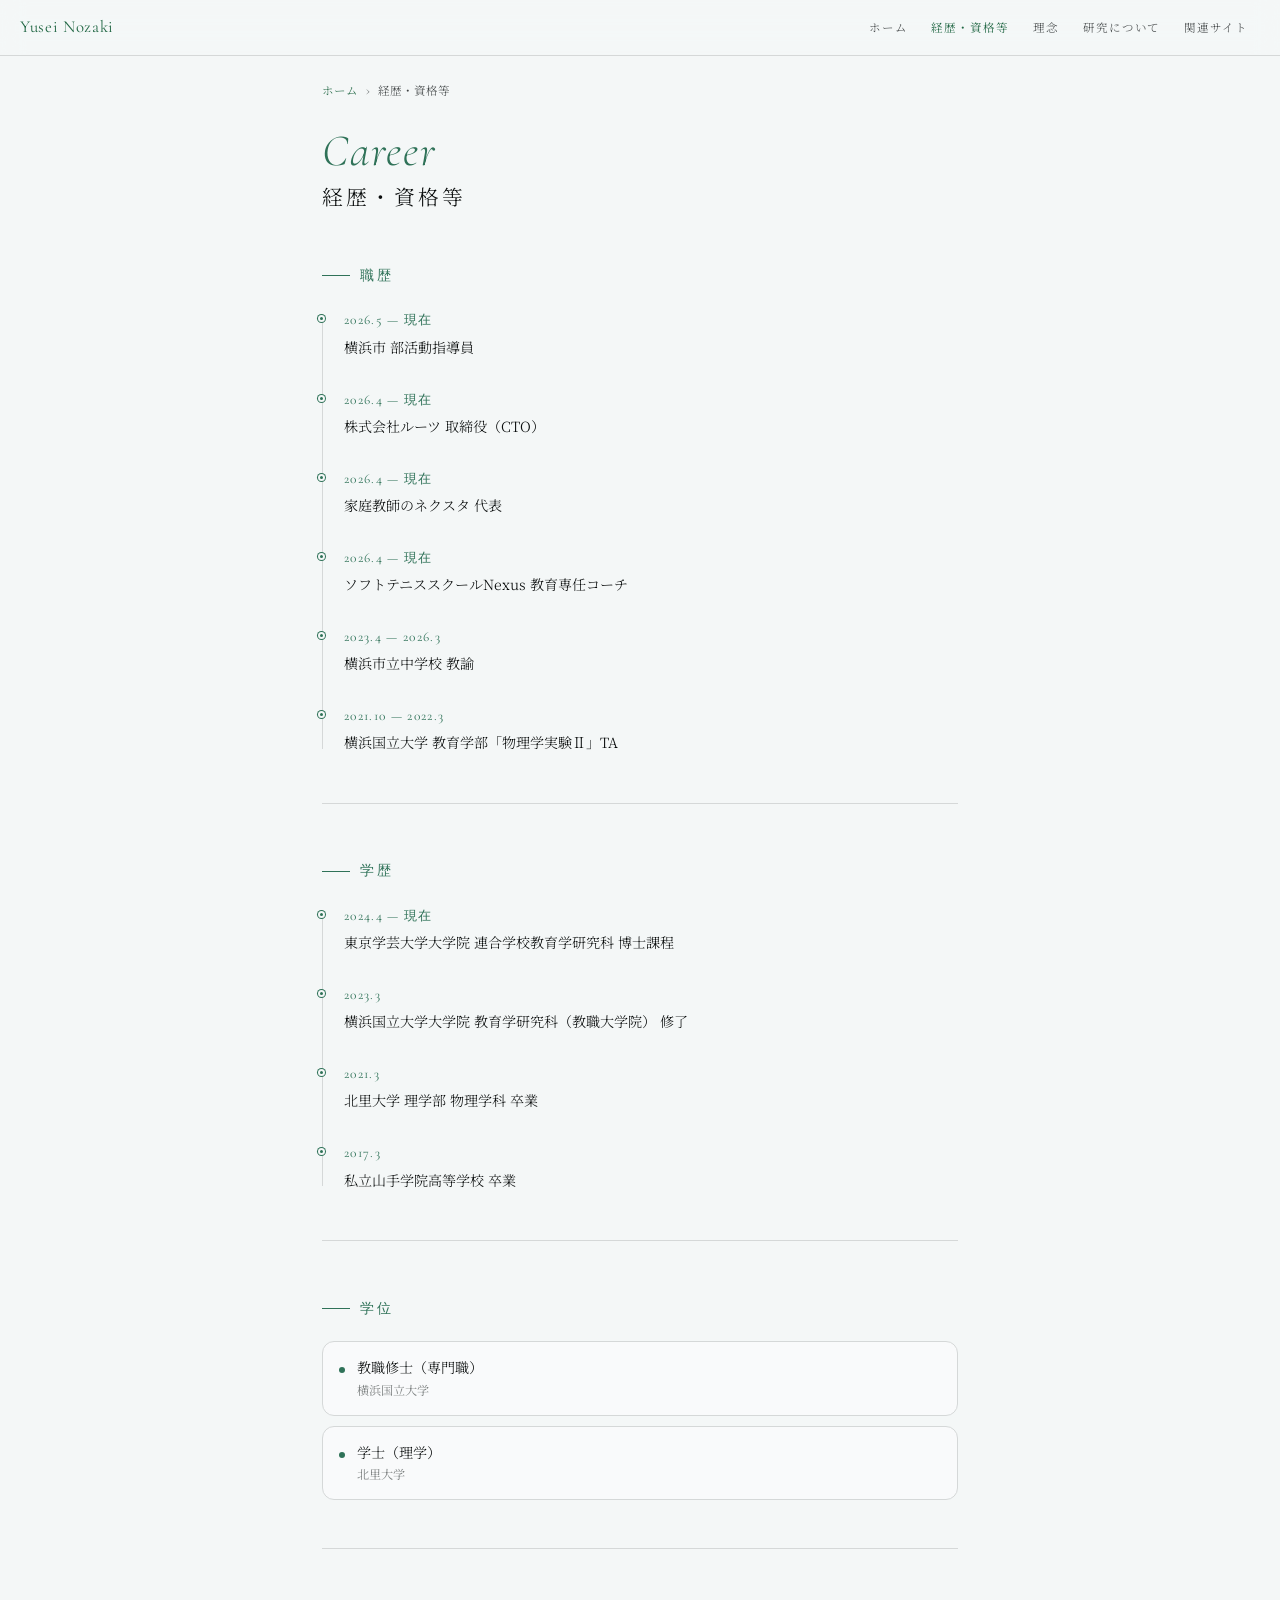
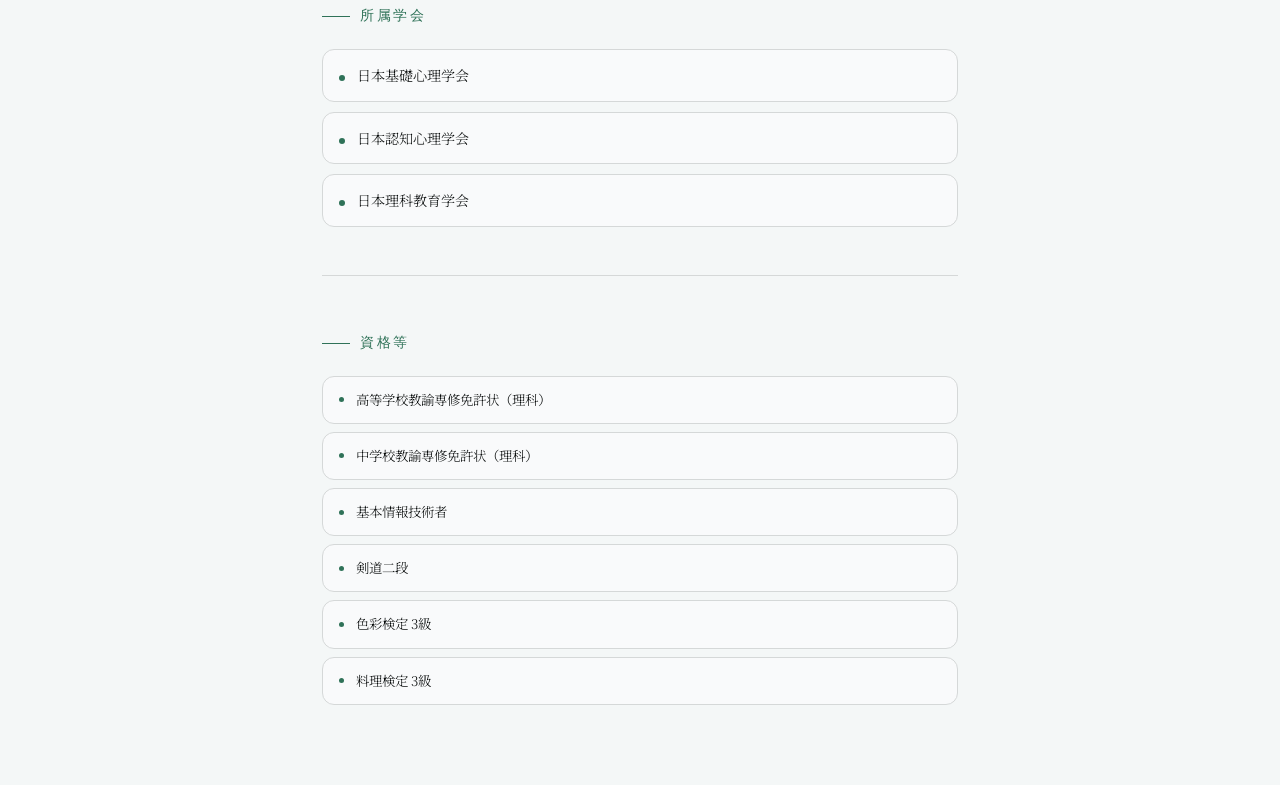
==== commit 6e1a2da4: "Add philosophy page and unify site navigation with breadcrumbs" ====
--- a/career/index.html
+++ b/career/index.html
@@ -4,25 +4,45 @@
   <meta charset="UTF-8">
   <meta name="viewport" content="width=device-width, initial-scale=1.0">
   <meta name="format-detection" content="address=no, telephone=no">
-  <title>経歴 | 野﨑 優晴（Yusei Nozaki）</title>
+  <title>経歴・資格等 | 野﨑 優晴（Yusei Nozaki）</title>
   <meta name="description" content="野﨑優晴（野崎優晴 / Yusei Nozaki）の経歴・学歴・資格・所属学会。東京学芸大学大学院 博士課程、株式会社ルーツ 取締役CTO。">
   <meta name="keywords" content="野崎優晴, 野﨑優晴, Yusei Nozaki, 経歴, 学歴, 職歴, 東京学芸大学, 横浜国立大学, 北里大学, 株式会社ルーツ, CTO, 認知心理学, 教諭, 資格">
   <meta name="author" content="Yusei Nozaki">
   <meta name="robots" content="index, follow">
   <meta property="og:site_name" content="野﨑 優晴 ホームページ">
-  <meta property="og:title" content="経歴 | 野﨑 優晴（Yusei Nozaki）">
+  <meta property="og:title" content="経歴・資格等 | 野﨑 優晴（Yusei Nozaki）">
   <meta property="og:description" content="野﨑優晴の経歴・学歴・資格・所属学会。東京学芸大学大学院 博士課程、株式会社ルーツ 取締役CTO。">
   <meta property="og:type" content="website">
   <meta property="og:url" content="https://yusei-nozaki.jp/career/">
   <meta property="og:image" content="https://yusei-nozaki.jp/img/IMG_9286.jpeg">
   <meta name="twitter:card" content="summary_large_image">
-  <meta name="twitter:title" content="経歴 | 野﨑 優晴（Yusei Nozaki）">
+  <meta name="twitter:title" content="経歴・資格等 | 野﨑 優晴（Yusei Nozaki）">
   <meta name="twitter:description" content="野﨑優晴の経歴・学歴・資格・所属学会。東京学芸大学大学院 博士課程、株式会社ルーツ 取締役CTO。">
   <meta name="twitter:image" content="https://yusei-nozaki.jp/img/IMG_9286.jpeg">
   <link rel="canonical" href="https://yusei-nozaki.jp/career/">
   <link rel="icon" href="../img/icon.png">
   <link rel="stylesheet" href="https://cdn.jsdelivr.net/npm/bootstrap@5.3.8/dist/css/bootstrap.min.css" integrity="sha384-sRIl4kxILFvY47J16cr9ZwB07vP4J8+LH7qKQnuqkuIAvNWLzeN8tE5YBujZqJLB" crossorigin="anonymous">
   <link rel="stylesheet" href="../css/style.css">
+  <script type="application/ld+json">
+{
+  "@context": "https://schema.org",
+  "@type": "BreadcrumbList",
+  "itemListElement": [
+    {
+      "@type": "ListItem",
+      "position": 1,
+      "name": "ホーム",
+      "item": "https://yusei-nozaki.jp/"
+    },
+    {
+      "@type": "ListItem",
+      "position": 2,
+      "name": "経歴・資格等",
+      "item": "https://yusei-nozaki.jp/career/"
+    }
+  ]
+}
+  </script>
 </head>
 <body>
 
@@ -33,9 +53,10 @@
   </button>
   <div class="collapse navbar-collapse nav-menu" id="nav-menu">
     <ul class="navbar-nav nav-links">
-      <li class="nav-item"><a href="/" class="nav-link">トップ</a></li>
-      <li class="nav-item"><a href="/career/" class="nav-link active" aria-current="page">経歴</a></li>
-      <li class="nav-item"><a href="/research/" class="nav-link">研究</a></li>
+      <li class="nav-item"><a href="/" class="nav-link">ホーム</a></li>
+      <li class="nav-item"><a href="/career/" class="nav-link active" aria-current="page">経歴・資格等</a></li>
+      <li class="nav-item"><a href="/philosophy/" class="nav-link">理念</a></li>
+      <li class="nav-item"><a href="/research/" class="nav-link">研究について</a></li>
       <li class="nav-item"><a href="/links/" class="nav-link">関連サイト</a></li>
     </ul>
   </div>
@@ -43,14 +64,21 @@
 
 <main class="page">
 
+  <nav class="container breadcrumbs" aria-label="パンくずリスト">
+    <ol>
+      <li><a href="/">ホーム</a></li>
+      <li aria-current="page">経歴・資格等</li>
+    </ol>
+  </nav>
+
   <div class="container page-hero reveal">
     <span class="page-hero-en">Career</span>
-    <span class="page-hero-jp">経歴・資格等</span>
+    <h1 class="page-hero-jp">経歴・資格等</h1>
   </div>
 
   <!-- 職歴 -->
   <section class="container timeline-section reveal">
-    <span class="section-label">職歴</span>
+    <h2 class="section-label">職歴</h2>
     <div class="timeline">
       <div class="timeline-item">
         <div class="timeline-date">2026.5 — 現在</div>
@@ -83,7 +111,7 @@
 
   <!-- 学歴 -->
   <section class="container timeline-section reveal">
-    <span class="section-label">学歴</span>
+    <h2 class="section-label">学歴</h2>
     <div class="timeline">
       <div class="timeline-item">
         <div class="timeline-date">2024.4 — 現在</div>
@@ -108,7 +136,7 @@
 
   <!-- 学位 -->
   <section class="container timeline-section reveal">
-    <span class="section-label">学位</span>
+    <h2 class="section-label">学位</h2>
     <div class="tag-list d-flex flex-column">
       <div class="card flex-row align-items-baseline tag-item">
         <div class="tag-dot"></div>
@@ -131,7 +159,7 @@
 
   <!-- 所属学会 -->
   <section class="container timeline-section reveal">
-    <span class="section-label">所属学会</span>
+    <h2 class="section-label">所属学会</h2>
     <div class="tag-list d-flex flex-column">
       <div class="card flex-row align-items-baseline tag-item">
         <div class="tag-dot"></div>
@@ -152,7 +180,7 @@
 
   <!-- 資格 -->
   <section class="container timeline-section reveal section-end">
-    <span class="section-label">資格等</span>
+    <h2 class="section-label">資格等</h2>
     <div class="qual-list d-flex flex-column gap-2">
       <div class="card flex-row align-items-center qual-item">高等学校教諭専修免許状（理科）</div>
       <div class="card flex-row align-items-center qual-item">中学校教諭専修免許状（理科）</div>
--- a/css/style.css
+++ b/css/style.css
@@ -115,12 +115,12 @@
 .nav-hamburger[aria-expanded="true"] span:nth-child(2) { opacity: 0; }
 .nav-hamburger[aria-expanded="true"] span:nth-child(3) { transform: translateY(-6.5px) rotate(-45deg); }
 
-/* Preserve the original 520px menu breakpoint with Bootstrap Collapse. */
-@media (min-width: 520.02px) {
+/* Use the existing mobile menu below 640px so all five labels fit. */
+@media (min-width: 640.02px) {
   .site-nav .nav-menu { display: flex !important; flex-basis: auto; flex-grow: 0; }
   .site-nav .navbar-nav { flex-direction: row; }
 }
-@media (max-width: 520px) {
+@media (max-width: 640px) {
   .nav-hamburger { display: flex; }
   .nav-menu {
     position: fixed;
@@ -694,3 +694,66 @@
 /* Exact spacing retained alongside Bootstrap utilities. */
 .related-links { gap: 10px; }
 .section-end { padding-bottom: 80px; }
+
+/* ── Page headings & philosophy: reuse the existing text width and palette ── */
+h1.page-hero-jp { margin-bottom: 0; }
+h2.section-label { font-weight: 400; }
+.philosophy-body p {
+  font-size: 0.9rem;
+  font-weight: 300;
+  line-height: 2.1;
+  margin-bottom: 22px;
+  overflow-wrap: anywhere;
+}
+.philosophy-body h2 {
+  margin: 0 0 24px;
+  font-family: var(--ff-jp);
+  font-size: 1.15rem;
+  font-weight: 400;
+  line-height: 1.8;
+  letter-spacing: 0.06em;
+  color: var(--green);
+}
+.philosophy-body strong { font-weight: 500; }
+.philosophy-body p:last-child { margin-bottom: 0; }
+
+/* ── Breadcrumbs ── */
+.breadcrumbs { padding-top: 24px; }
+.breadcrumbs ol {
+  display: flex;
+  flex-wrap: wrap;
+  gap: 8px;
+  margin: 0;
+  padding: 0;
+  list-style: none;
+  font-size: 0.72rem;
+  font-weight: 300;
+  color: var(--ink-mid);
+}
+.breadcrumbs li + li::before {
+  content: '›';
+  margin-right: 8px;
+  color: var(--ink-lt);
+}
+.breadcrumbs a { color: var(--green); }
+.breadcrumbs a:hover { text-decoration: underline; }
+.breadcrumbs + .page-hero { padding-top: 28px; }
+
+/* Philosophy: an opening statement followed by four quiet, distinct sections. */
+.philosophy-body .philosophy-lead {
+  margin-bottom: 24px;
+  font-size: clamp(1.05rem, 3.8vw, 1.25rem);
+  font-weight: 400;
+  color: var(--green);
+  line-height: 1.9;
+}
+.philosophy-intro { padding-bottom: 8px; }
+.philosophy-section {
+  margin-top: 44px;
+  padding-top: 36px;
+  border-top: 1px solid var(--border);
+}
+.philosophy-section h2 {
+  padding-left: 16px;
+  border-left: 2px solid var(--green-mid);
+}
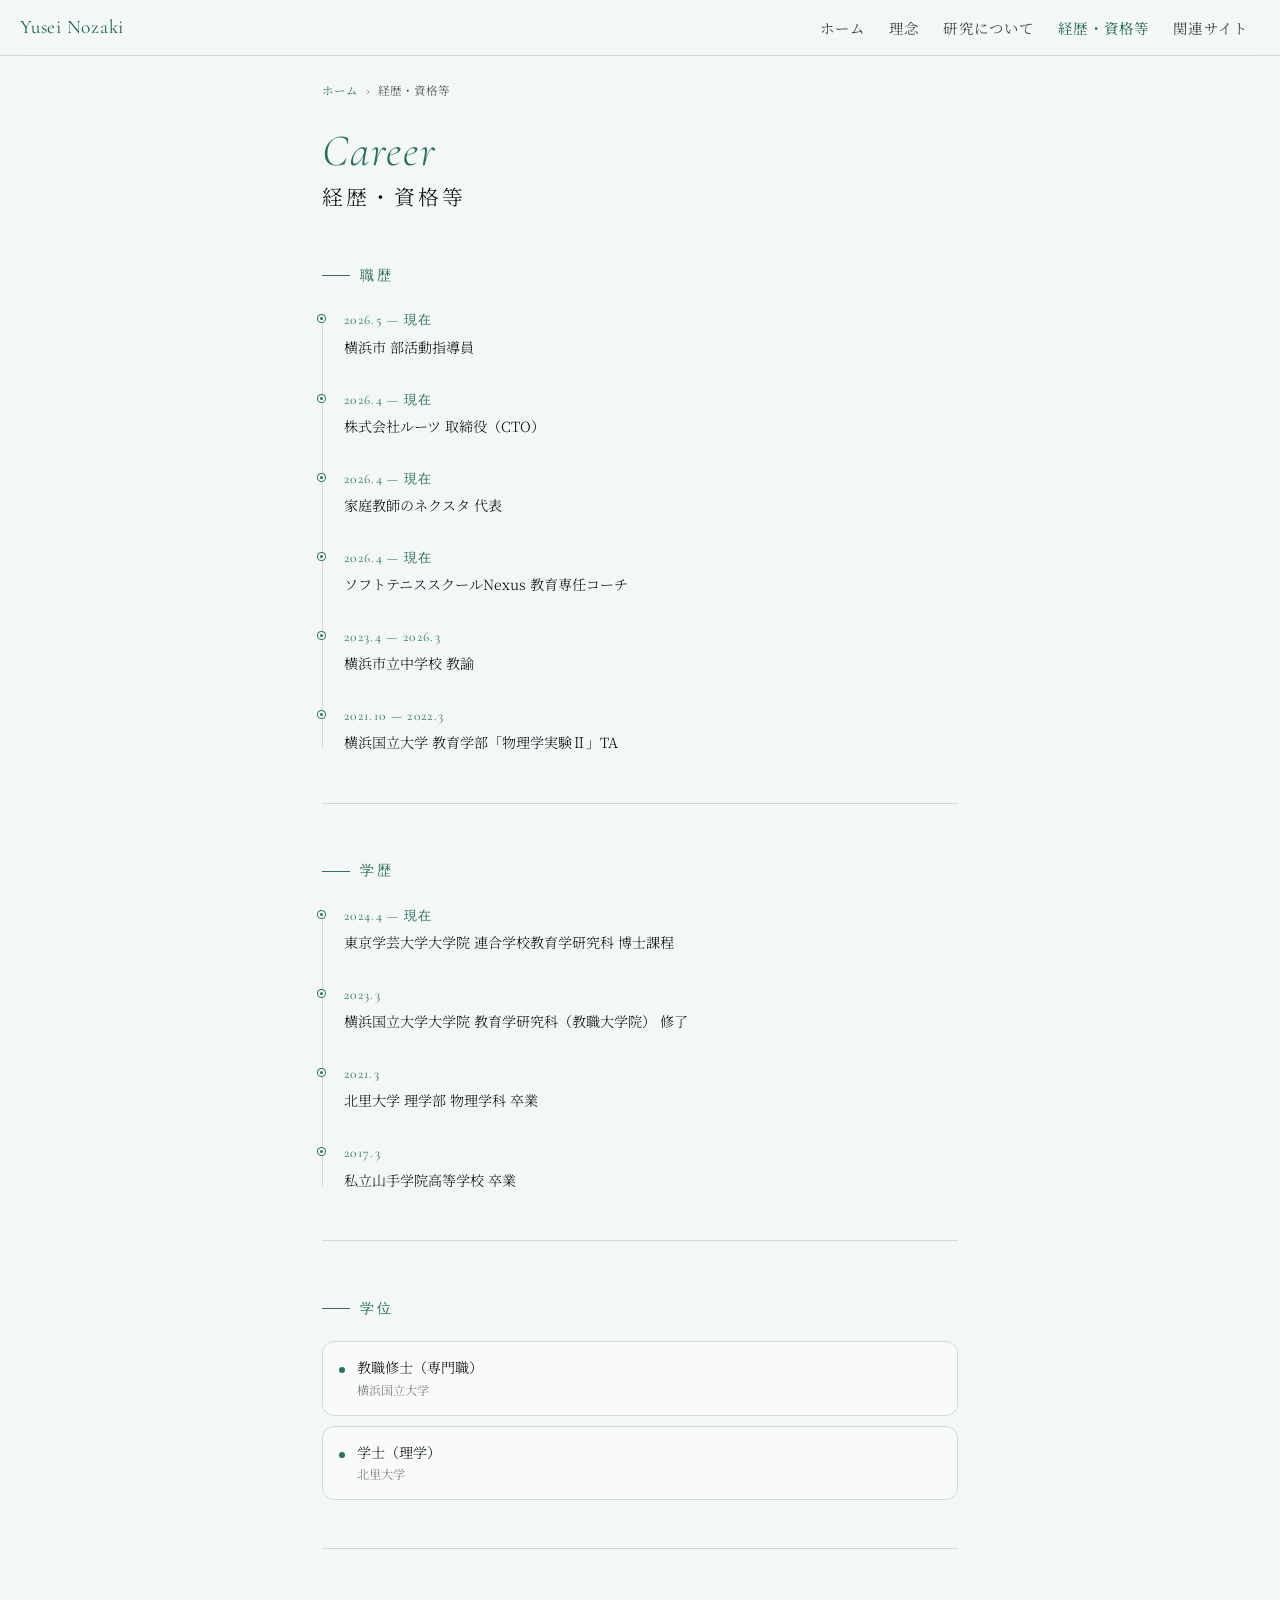
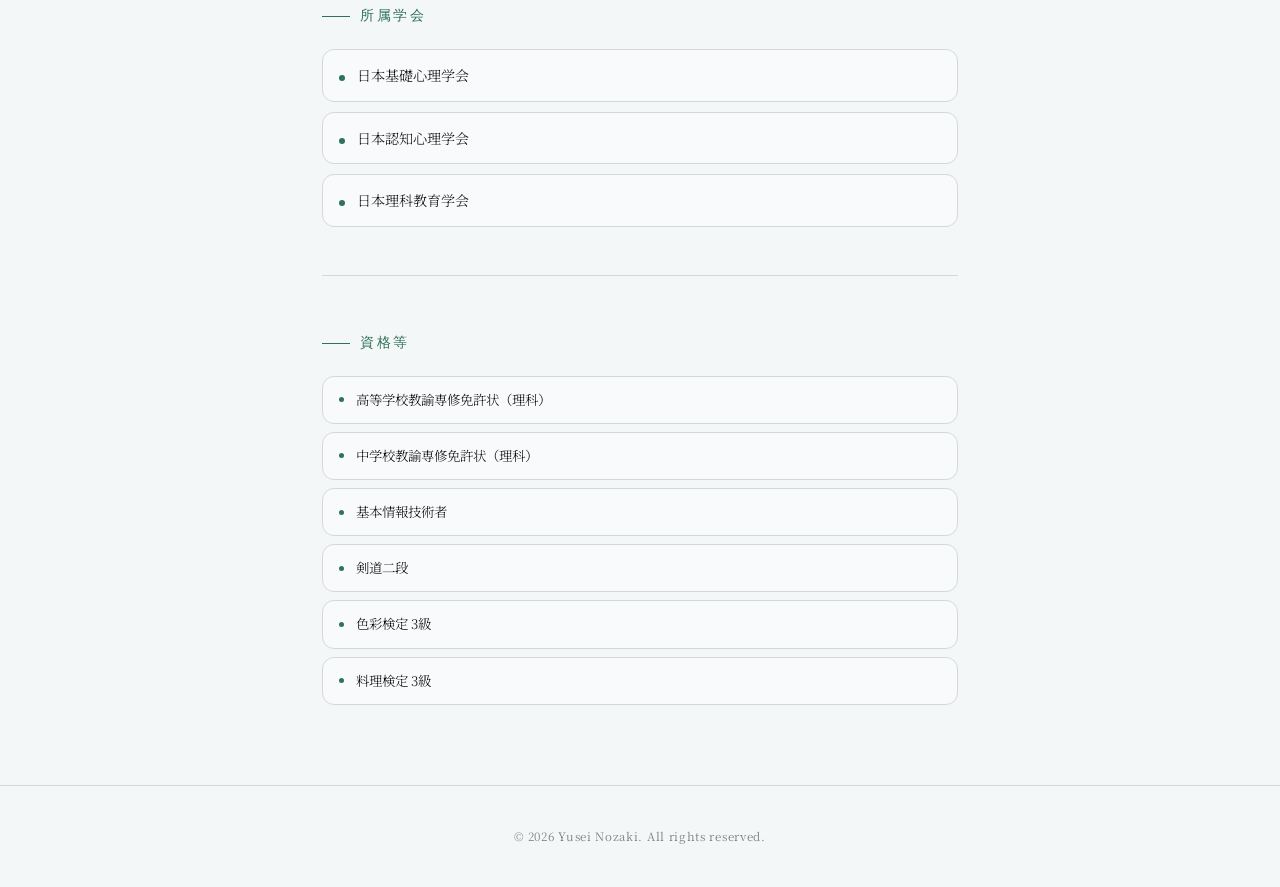
==== commit a60e8aa7: "Refine navigation, home buttons, footer and accessibility" ====
--- a/career/index.html
+++ b/career/index.html
@@ -54,9 +54,9 @@
   <div class="collapse navbar-collapse nav-menu" id="nav-menu">
     <ul class="navbar-nav nav-links">
       <li class="nav-item"><a href="/" class="nav-link">ホーム</a></li>
-      <li class="nav-item"><a href="/career/" class="nav-link active" aria-current="page">経歴・資格等</a></li>
       <li class="nav-item"><a href="/philosophy/" class="nav-link">理念</a></li>
       <li class="nav-item"><a href="/research/" class="nav-link">研究について</a></li>
+      <li class="nav-item"><a href="/career/" class="nav-link active" aria-current="page">経歴・資格等</a></li>
       <li class="nav-item"><a href="/links/" class="nav-link">関連サイト</a></li>
     </ul>
   </div>
--- a/css/style.css
+++ b/css/style.css
@@ -117,6 +117,8 @@
 
 /* Use the existing mobile menu below 640px so all five labels fit. */
 @media (min-width: 640.02px) {
+  .nav-logo { font-size: 1.2rem; }
+  .nav-links .nav-link { font-size: 0.9rem; font-weight: 400; }
   .site-nav .nav-menu { display: flex !important; flex-basis: auto; flex-grow: 0; }
   .site-nav .navbar-nav { flex-direction: row; }
 }
@@ -193,7 +195,6 @@
   color: var(--ink-lt);
   letter-spacing: 0.06em;
   border-top: 1px solid var(--border);
-  display: none;
 }
 
 /* ── Scroll reveal ── */
@@ -757,3 +758,15 @@
   padding-left: 16px;
   border-left: 2px solid var(--green-mid);
 }
+
+/* Respect the visitor's motion preference without hiding content. */
+@media (prefers-reduced-motion: reduce) {
+  html { scroll-behavior: auto; }
+  .hero { animation: none; opacity: 1; }
+  .reveal { transition: none; transform: none; opacity: 1; }
+  .collapsing, .nav-hamburger span,
+  .nav-links .nav-link, .bio-cta, .bio-cta-arrow,
+  .inline-link-card, .inline-link-arrow, .link-card, .link-arrow {
+    transition: none;
+  }
+}
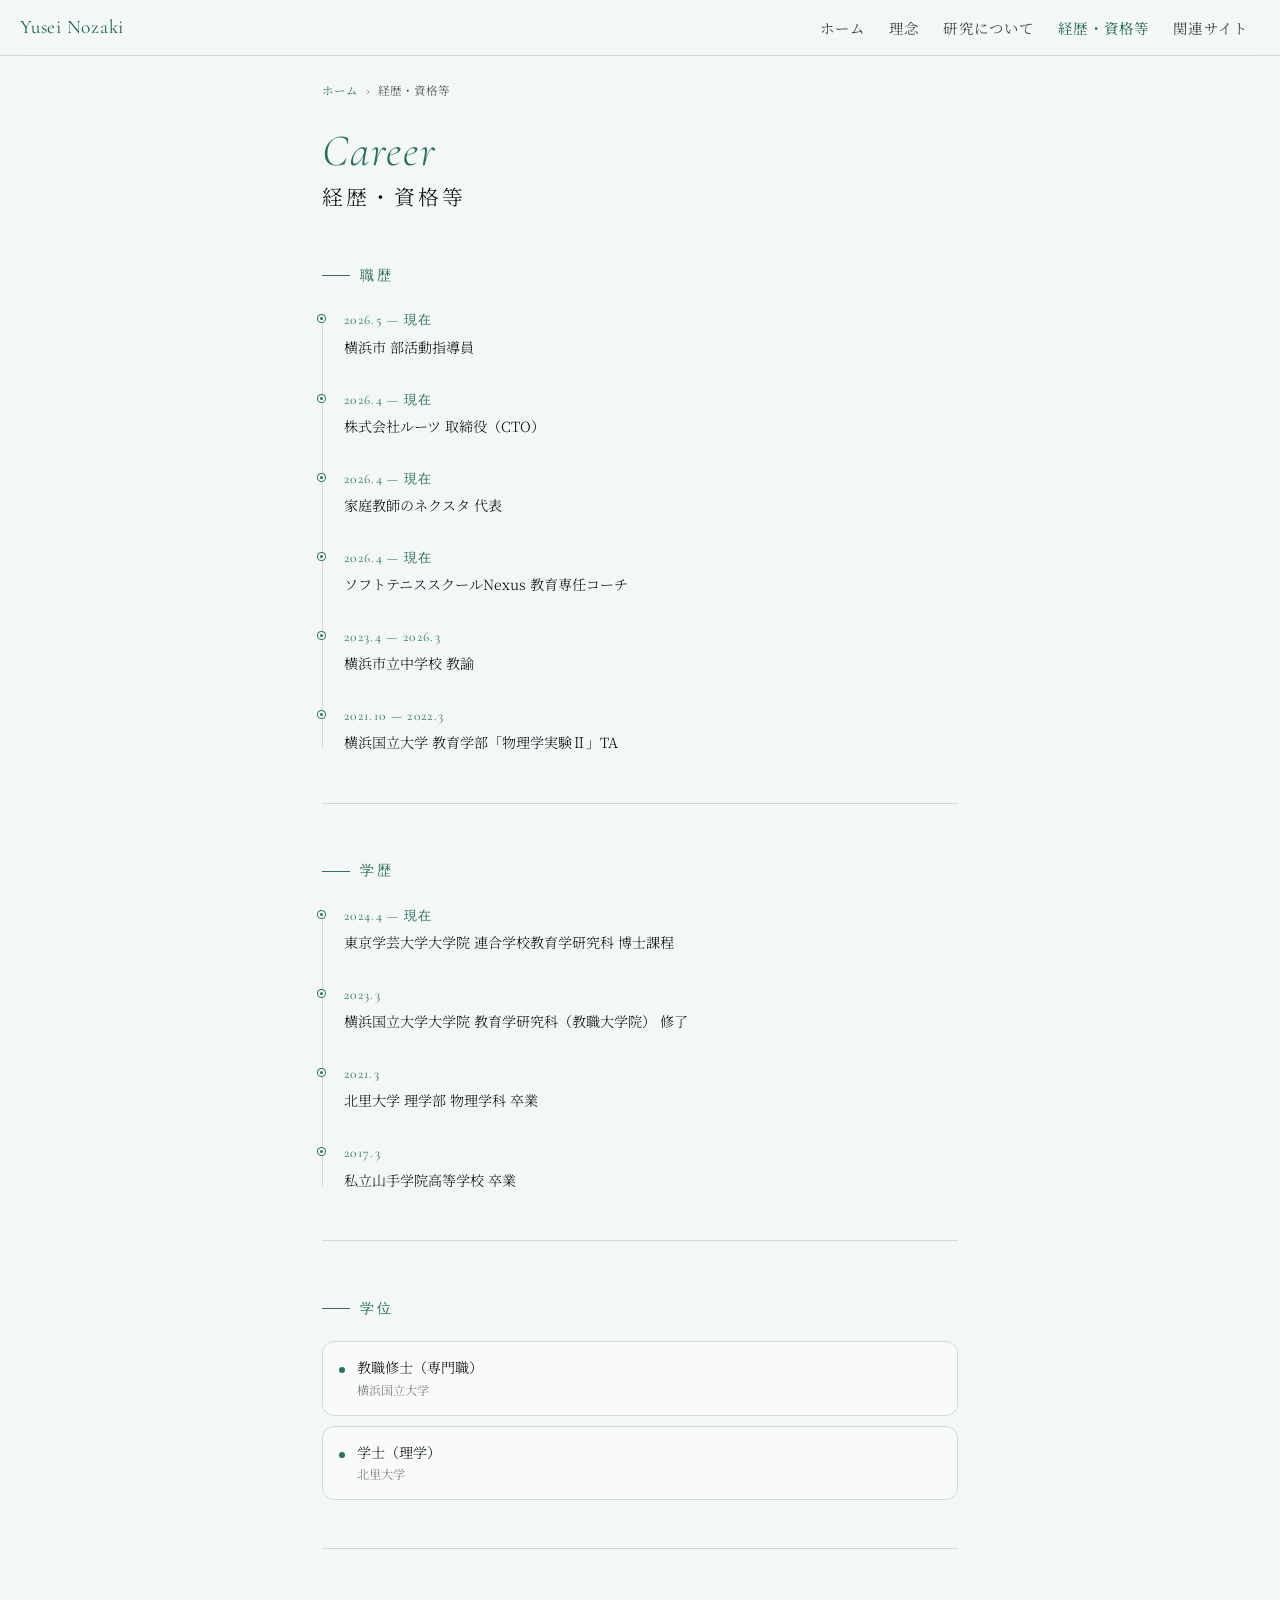
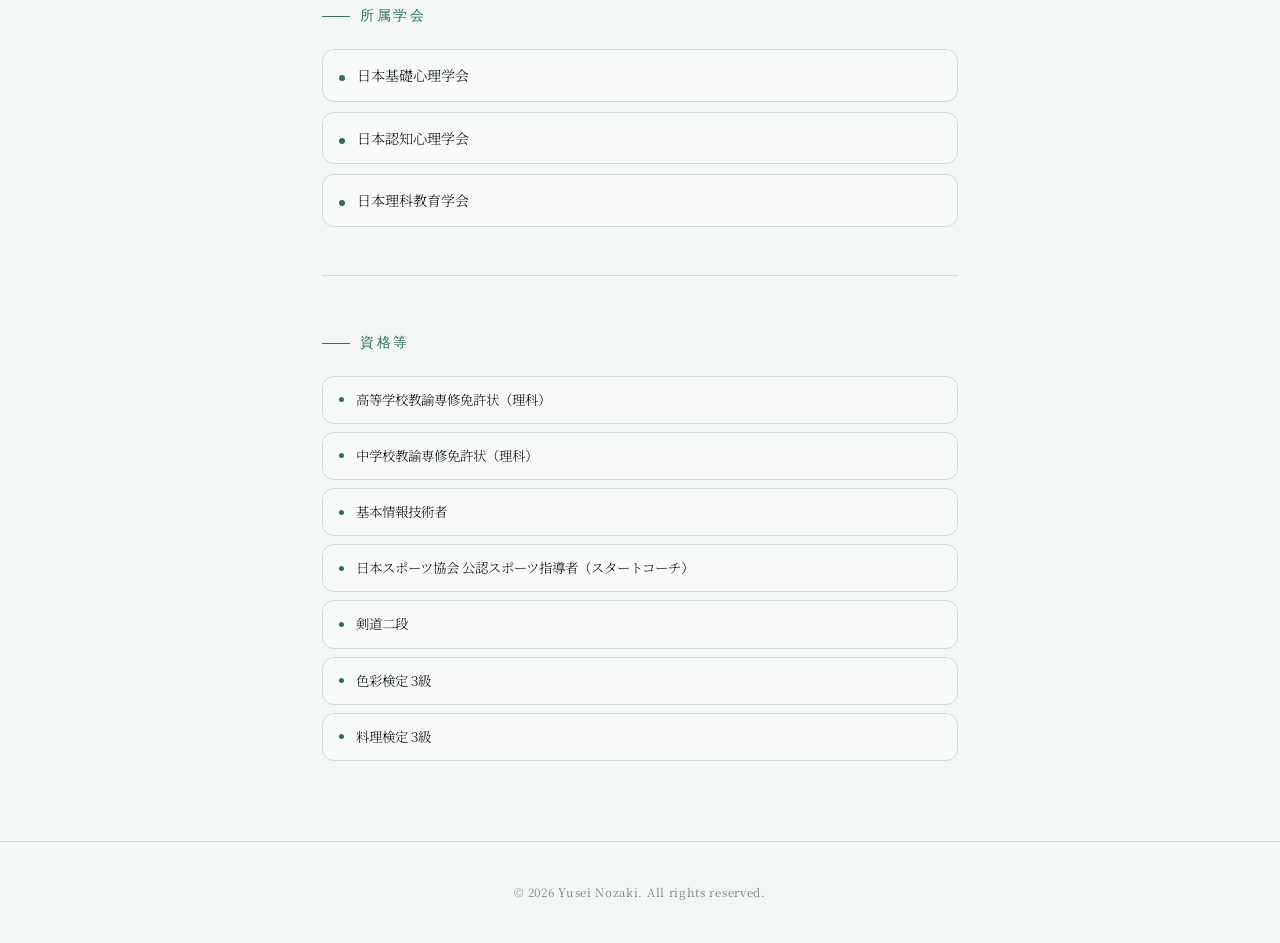
==== commit 25a1c429: "Add sports coaching qualification and update career link" ====
--- a/career/index.html
+++ b/career/index.html
@@ -185,6 +185,7 @@
       <div class="card flex-row align-items-center qual-item">高等学校教諭専修免許状（理科）</div>
       <div class="card flex-row align-items-center qual-item">中学校教諭専修免許状（理科）</div>
       <div class="card flex-row align-items-center qual-item">基本情報技術者</div>
+      <div class="card flex-row align-items-center qual-item">日本スポーツ協会 公認スポーツ指導者（スタートコーチ）</div>
       <div class="card flex-row align-items-center qual-item">剣道二段</div>
       <div class="card flex-row align-items-center qual-item">色彩検定 3級</div>
       <div class="card flex-row align-items-center qual-item">料理検定 3級</div>
--- a/css/style.css
+++ b/css/style.css
@@ -389,6 +389,8 @@
   font-weight: 300;
 }
 .inline-link-card {
+  display: grid;
+  grid-template-columns: 30px minmax(0, 1fr) auto 12px;
   gap: 12px;
   padding: 14px 18px;
   text-decoration: none;
@@ -397,6 +399,23 @@
 .inline-link-card:hover {
   border-color: var(--green-mid);
   transform: translateY(-1px);
+}
+.inline-link-logo {
+  display: flex;
+  align-items: center;
+  justify-content: center;
+  width: 30px;
+  height: 32px;
+  color: var(--green);
+}
+.inline-link-logo img { width: 30px; height: 32px; object-fit: contain; mix-blend-mode: multiply; }
+.inline-link-logo svg { width: 23px; height: 23px; }
+@media (max-width: 575px) {
+  .inline-link-card { grid-template-columns: 30px minmax(0, 1fr) 12px; column-gap: 12px; row-gap: 2px; }
+  .inline-link-logo { grid-column: 1; grid-row: 1 / 3; }
+  .inline-link-name { grid-column: 2; grid-row: 1; }
+  .inline-link-card .inline-link-url { grid-column: 2; grid-row: 2; margin-left: 0 !important; }
+  .inline-link-arrow { grid-column: 3; grid-row: 1 / 3; }
 }
 .inline-link-name {
   font-size: 0.88rem;
@@ -642,54 +661,88 @@
 }
 
 /* ── Links ── */
-.links-section {
-  padding: 0 22px 80px;
-}
+.links-section { padding: 0 22px 80px; }
 .link-card {
-  gap: 18px;
-  padding: 20px 20px;
-  margin-bottom: 12px;
+  display: grid;
+  grid-template-columns: 52px minmax(0, 1fr);
+  align-items: start;
+  gap: 22px;
+  padding: 26px 28px;
+  margin-bottom: 18px;
+  border-radius: 18px;
+}
+.link-logo {
+  display: flex;
+  align-items: center;
+  justify-content: center;
+  width: 52px;
+  height: 56px;
+  margin-top: 4px;
+}
+/* Blend white source backgrounds into the card without altering the artwork. */
+.link-logo img { width: 50px; height: 50px; object-fit: contain; mix-blend-mode: multiply; }
+.link-card--roots .link-logo img { width: 52px; height: 52px; }
+.link-card--nexta .link-logo img { width: 44px; height: 54px; }
+.link-icon { color: var(--green); }
+.link-icon svg { width: 32px; height: 32px; }
+.link-info { min-width: 0; }
+.link-category {
+  margin-bottom: 6px;
+  font-family: var(--ff-en);
+  font-size: 0.75rem;
+  font-weight: 500;
+  letter-spacing: 0.16em;
+  text-transform: uppercase;
+  color: var(--green);
+}
+.link-name {
+  font-size: 0.95rem;
+  font-weight: 400;
+  line-height: 1.8;
+  color: var(--ink);
+  letter-spacing: 0.03em;
+  margin: 0 0 4px;
+  overflow-wrap: anywhere;
+}
+.link-url {
+  font-size: 0.7rem;
+  color: var(--ink-mid);
+  font-family: monospace;
+  overflow-wrap: anywhere;
+}
+.site-link-button {
+  display: inline-flex;
+  align-items: center;
+  justify-content: center;
+  gap: 20px;
+  min-height: 44px;
+  margin-top: 16px;
+  padding: 9px 17px;
+  border: 1px solid var(--green);
+  border-radius: 999px;
+  color: var(--green);
+  background: transparent;
+  font-size: 0.75rem;
+  line-height: 1.6;
   text-decoration: none;
-  transition: border-color 0.2s, box-shadow 0.2s, transform 0.2s;
-  cursor: pointer;
-}
-.link-card:hover {
-  border-color: var(--green-mid);
-  box-shadow: 0 4px 20px oklch(0.44 0.12 148 / 0.1);
-  transform: translateY(-2px);
-}
-.link-icon {
-  width: 44px;
-  height: 44px;
-  background: var(--bg-deep);
-  border-radius: 10px;
-}
-.link-icon svg { width: 20px; height: 20px; }
-.link-info { min-width: 0; }
-.link-name {
-  font-size: 0.9rem;
-  font-weight: 400;
-  color: var(--ink);
-  letter-spacing: 0.03em;
-  margin-bottom: 3px;
-}
-.link-url {
-  font-size: 0.72rem;
-  color: var(--ink-lt);
-  font-family: monospace;
-  white-space: nowrap;
-  overflow: hidden;
-  text-overflow: ellipsis;
-}
-.link-arrow {
-  color: var(--green-mid);
-  font-size: 1rem;
-  opacity: 0.6;
-  transition: opacity 0.2s, transform 0.2s;
-}
-.link-card:hover .link-arrow {
-  opacity: 1;
-  transform: translateX(3px);
+  transition: background-color 0.2s, color 0.2s;
+}
+.site-link-button:hover { background: var(--green); color: #fff; }
+.site-link-button:focus-visible { outline: 2px solid var(--green); outline-offset: 4px; }
+@media (max-width: 575px) {
+  .link-card { grid-template-columns: 44px minmax(0, 1fr); gap: 16px; padding: 22px 18px; }
+  .link-logo { width: 44px; height: 50px; }
+  .link-logo img { width: 44px; height: 44px; }
+  .link-card--roots .link-logo img { width: 44px; height: 44px; }
+  .link-card--nexta .link-logo img { width: 40px; height: 48px; }
+  .link-icon svg { width: 28px; height: 28px; }
+  .link-category { font-size: 0.7rem; }
+  .link-name { font-size: 0.86rem; letter-spacing: 0; }
+  .link-url { font-size: 0.68rem; }
+  .site-link-button { gap: 12px; padding-inline: 13px; }
+}
+@media (prefers-reduced-motion: reduce) {
+  .site-link-button { transition: none; }
 }
 
 /* Exact spacing retained alongside Bootstrap utilities. */
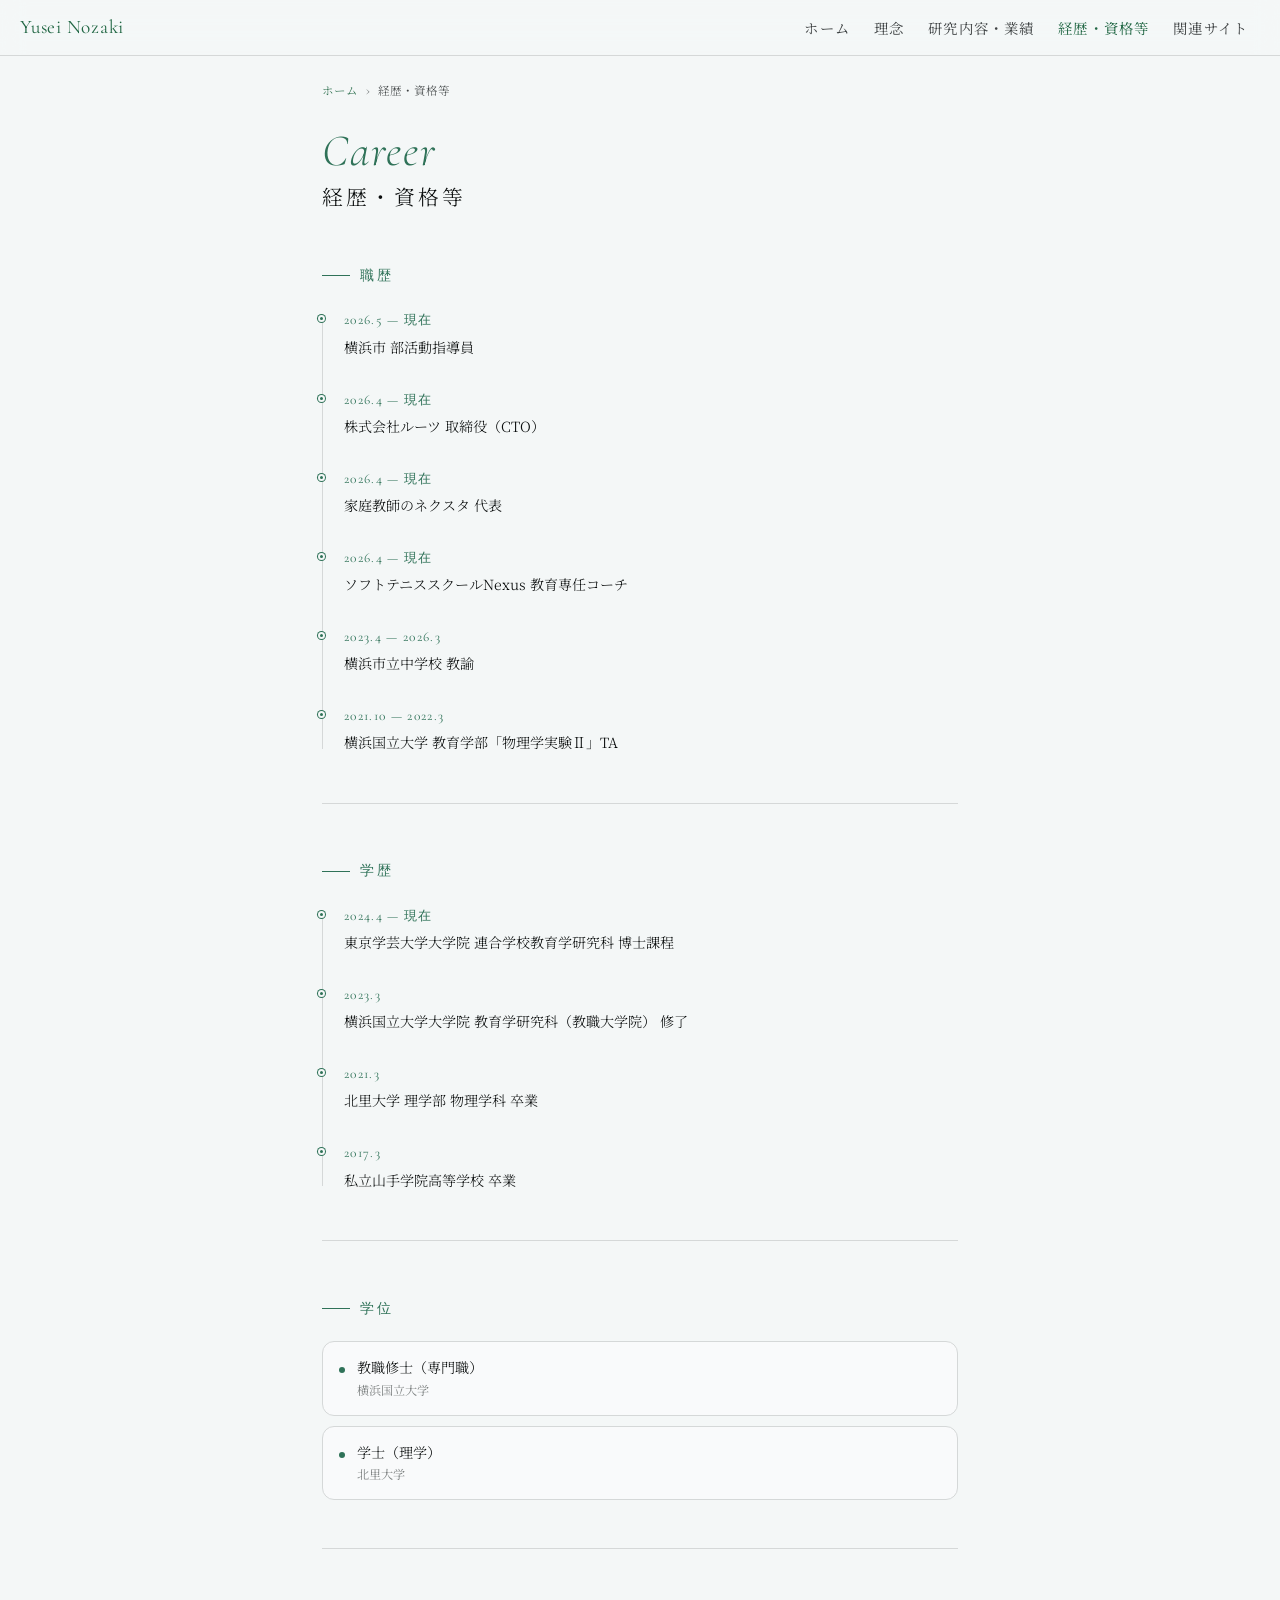
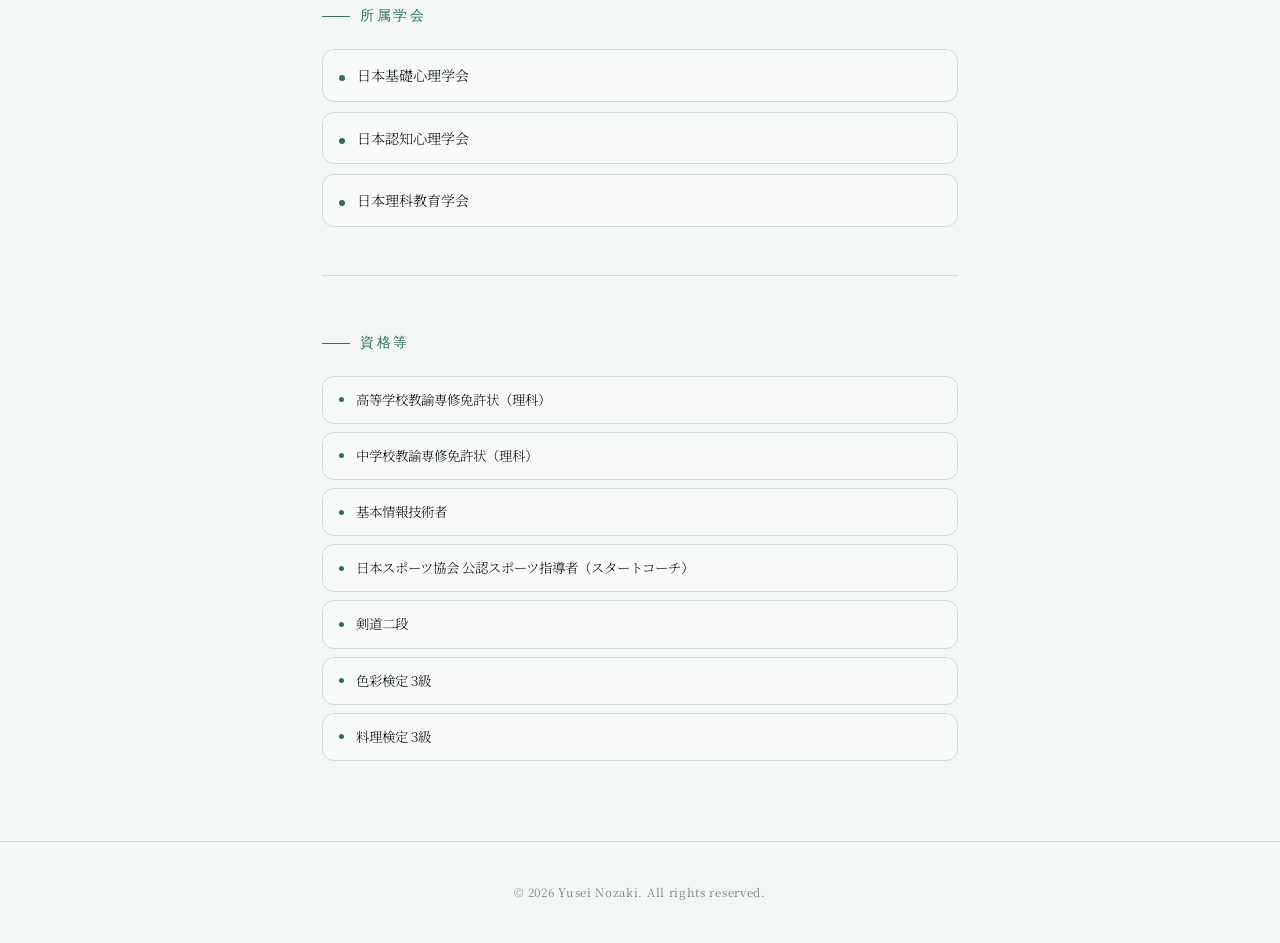
==== commit d671392f: "Update philosophy content and research navigation" ====
--- a/career/index.html
+++ b/career/index.html
@@ -55,7 +55,7 @@
     <ul class="navbar-nav nav-links">
       <li class="nav-item"><a href="/" class="nav-link">ホーム</a></li>
       <li class="nav-item"><a href="/philosophy/" class="nav-link">理念</a></li>
-      <li class="nav-item"><a href="/research/" class="nav-link">研究について</a></li>
+      <li class="nav-item"><a href="/research/" class="nav-link">研究内容・業績</a></li>
       <li class="nav-item"><a href="/career/" class="nav-link active" aria-current="page">経歴・資格等</a></li>
       <li class="nav-item"><a href="/links/" class="nav-link">関連サイト</a></li>
     </ul>
--- a/css/style.css
+++ b/css/style.css
@@ -793,15 +793,11 @@
 .breadcrumbs a:hover { text-decoration: underline; }
 .breadcrumbs + .page-hero { padding-top: 28px; }
 
-/* Philosophy: an opening statement followed by four quiet, distinct sections. */
-.philosophy-body .philosophy-lead {
-  margin-bottom: 24px;
-  font-size: clamp(1.05rem, 3.8vw, 1.25rem);
-  font-weight: 400;
-  color: var(--green);
-  line-height: 1.9;
-}
+/* Philosophy: an opening statement, illustration, education, and research. */
 .philosophy-intro { padding-bottom: 8px; }
+.philosophy-illustration { margin: 32px 0 0; }
+.philosophy-illustration img { width: 100%; height: auto; }
+.philosophy-body .philosophy-subtitle { font-size: 1rem; }
 .philosophy-section {
   margin-top: 44px;
   padding-top: 36px;
